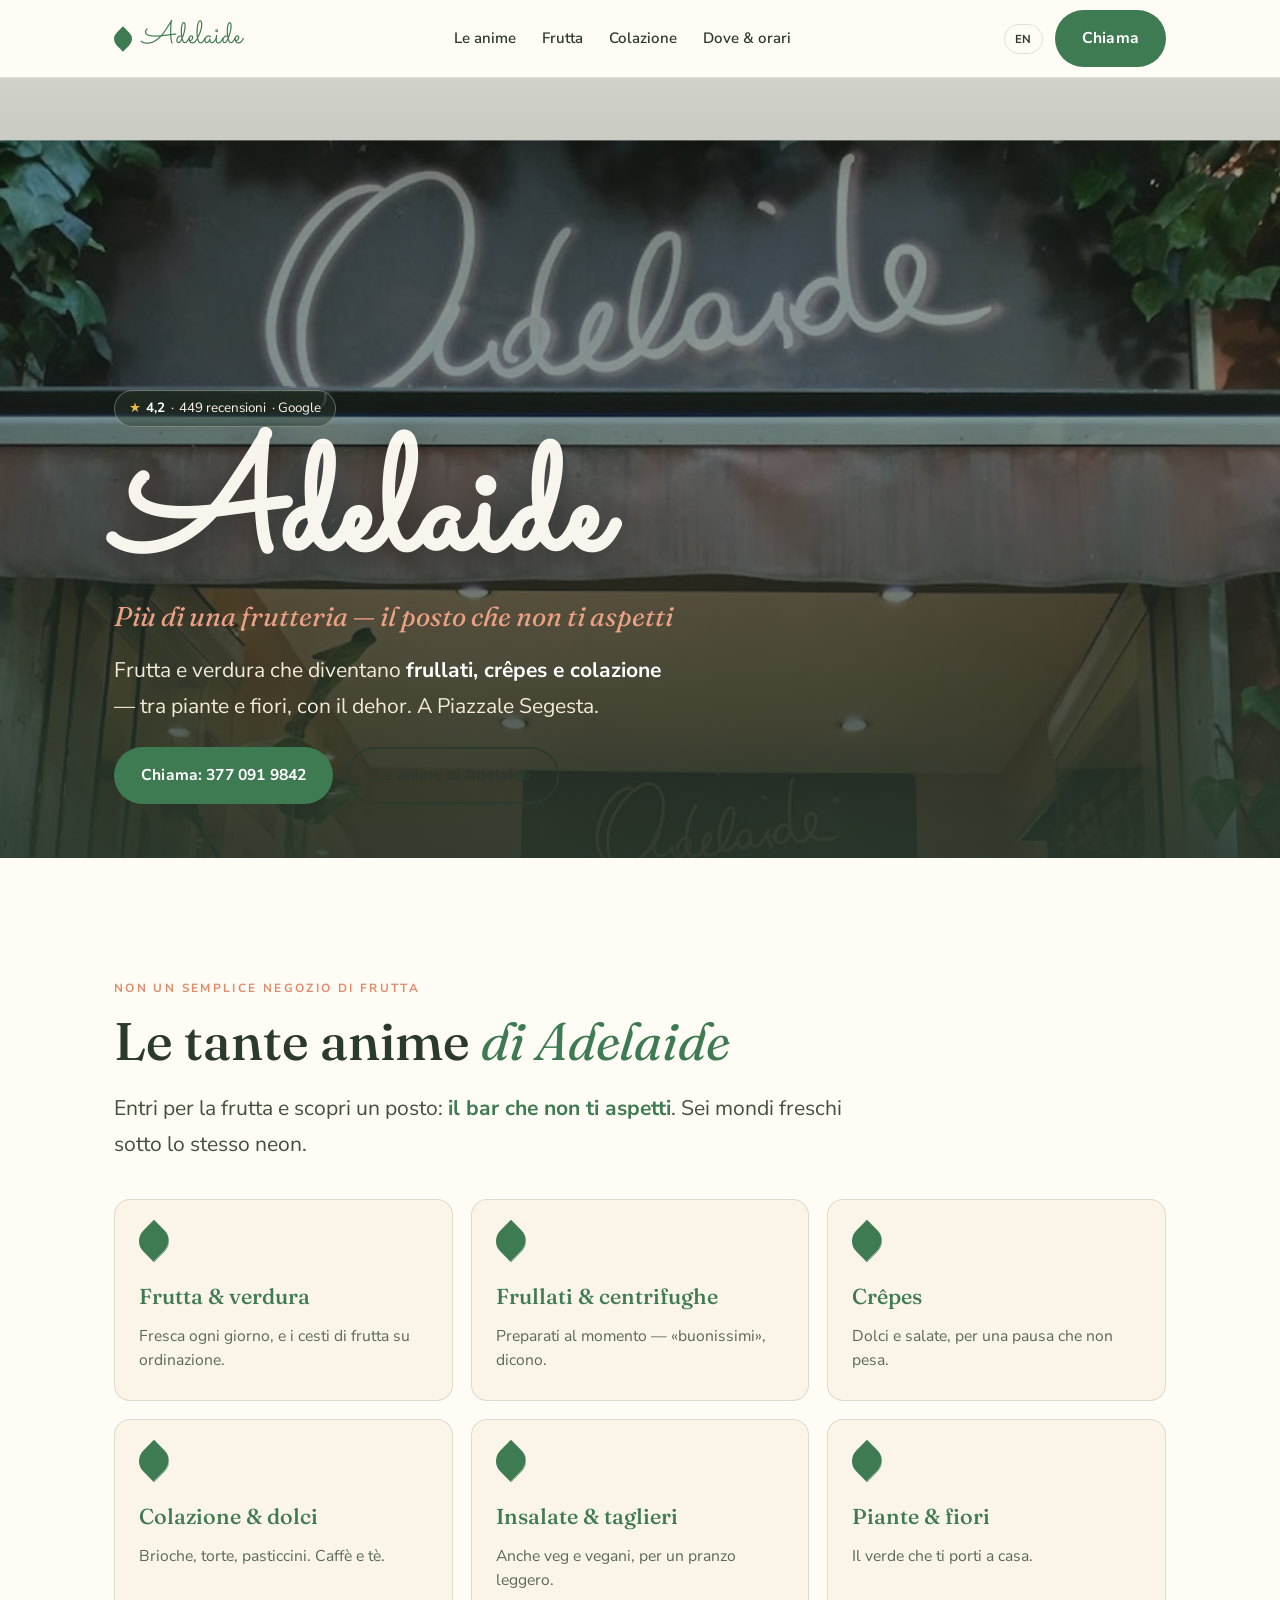
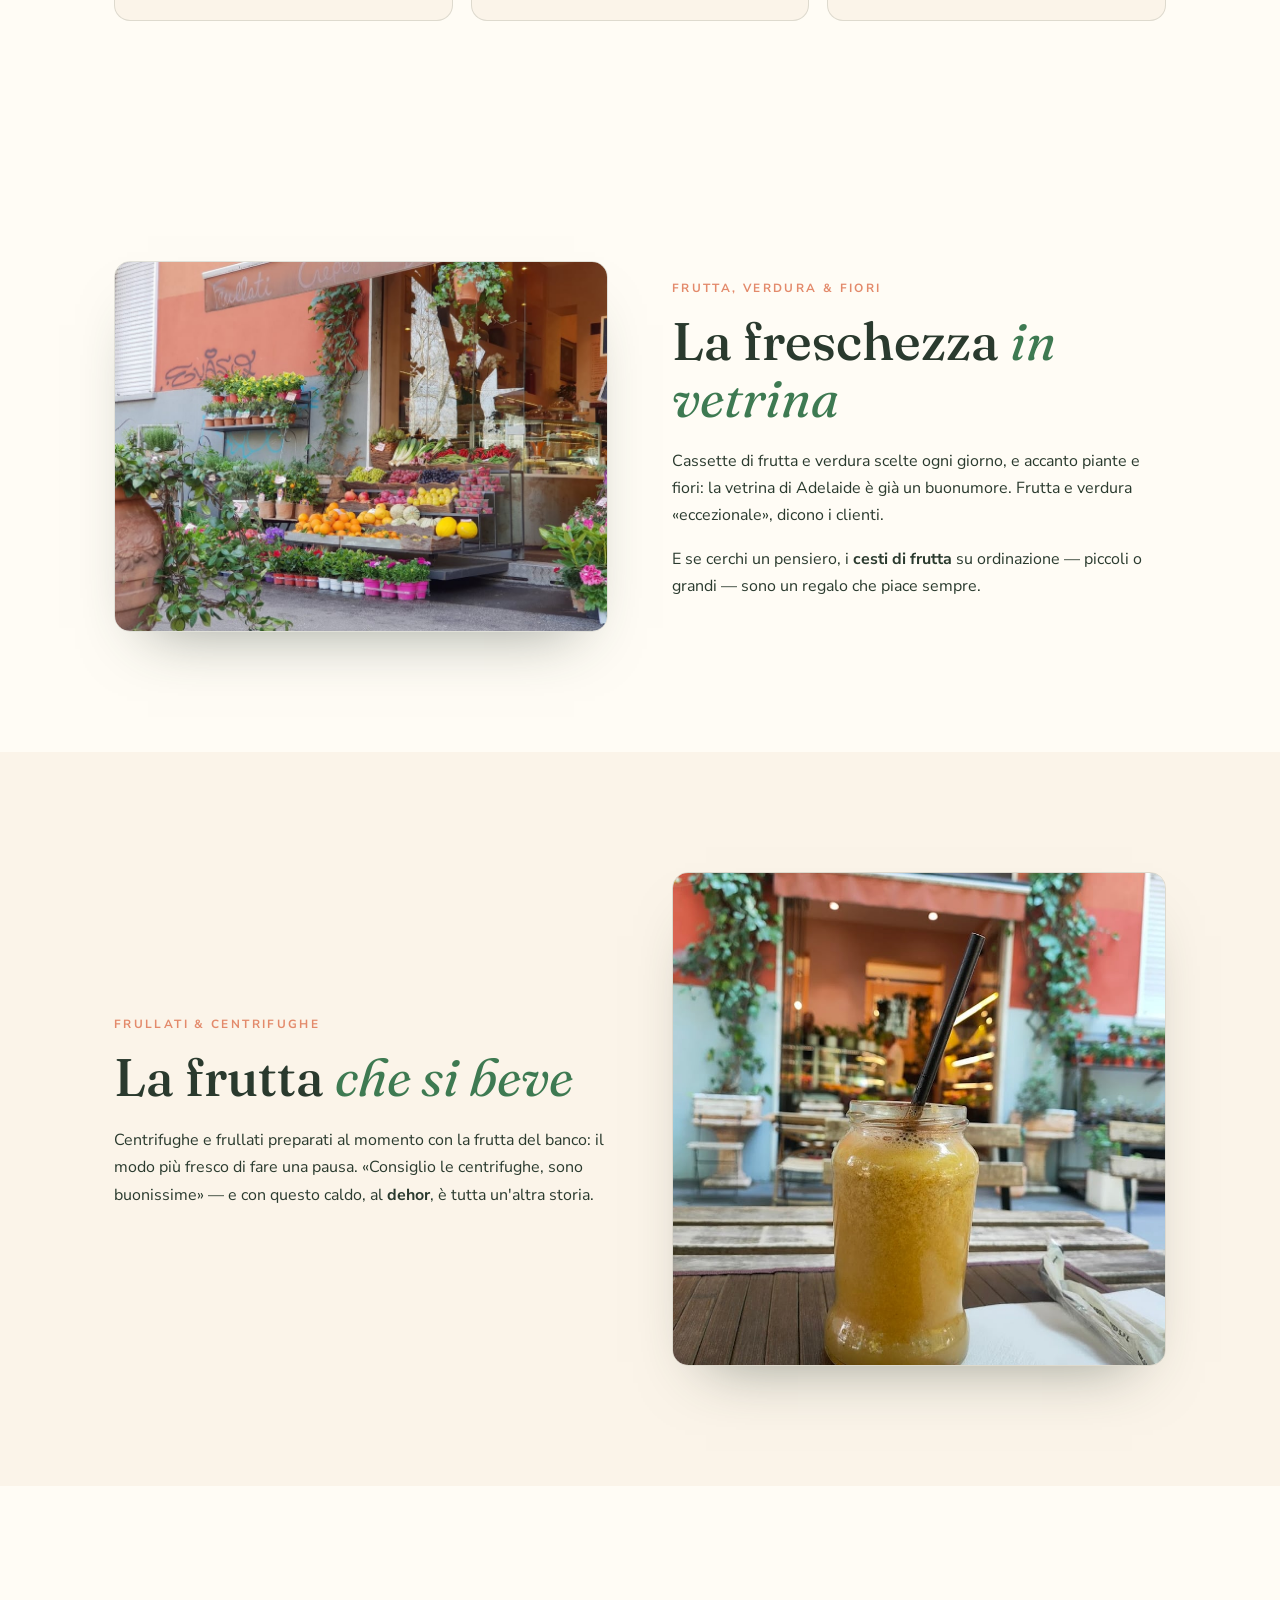
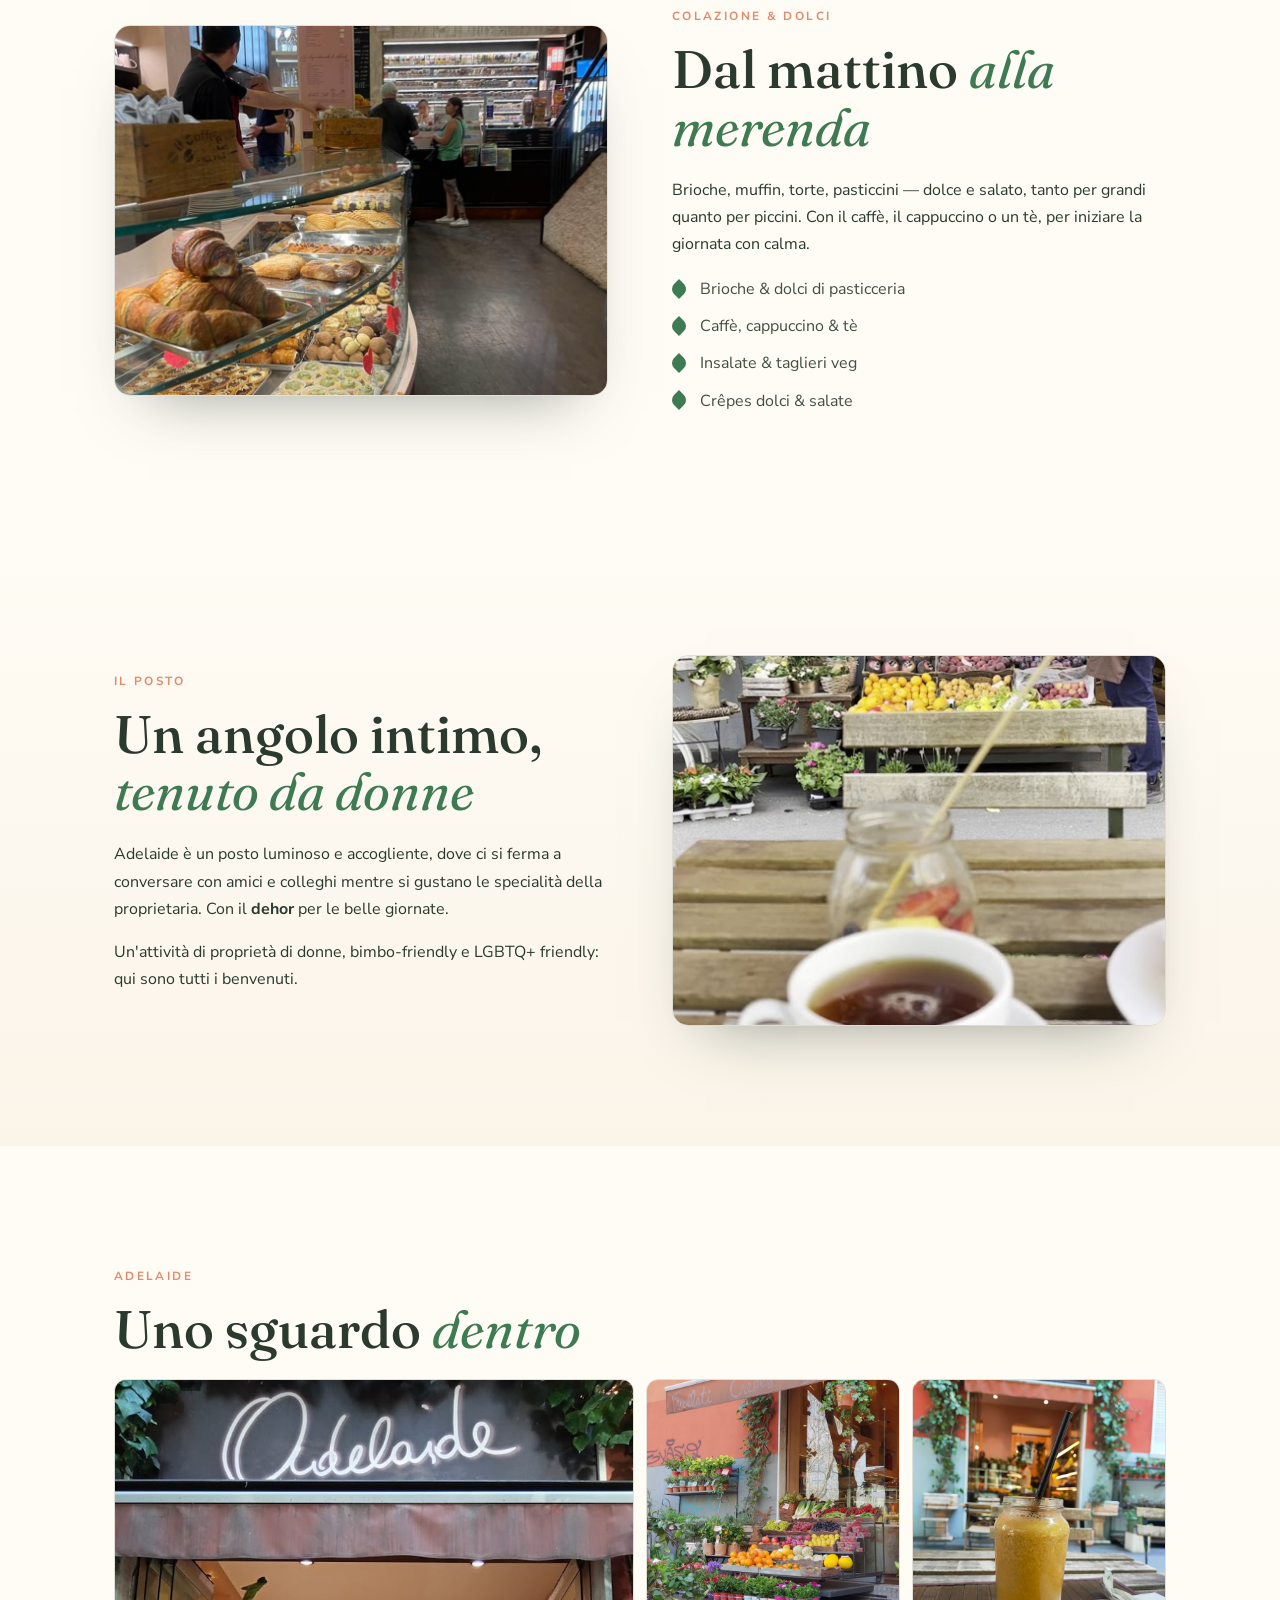
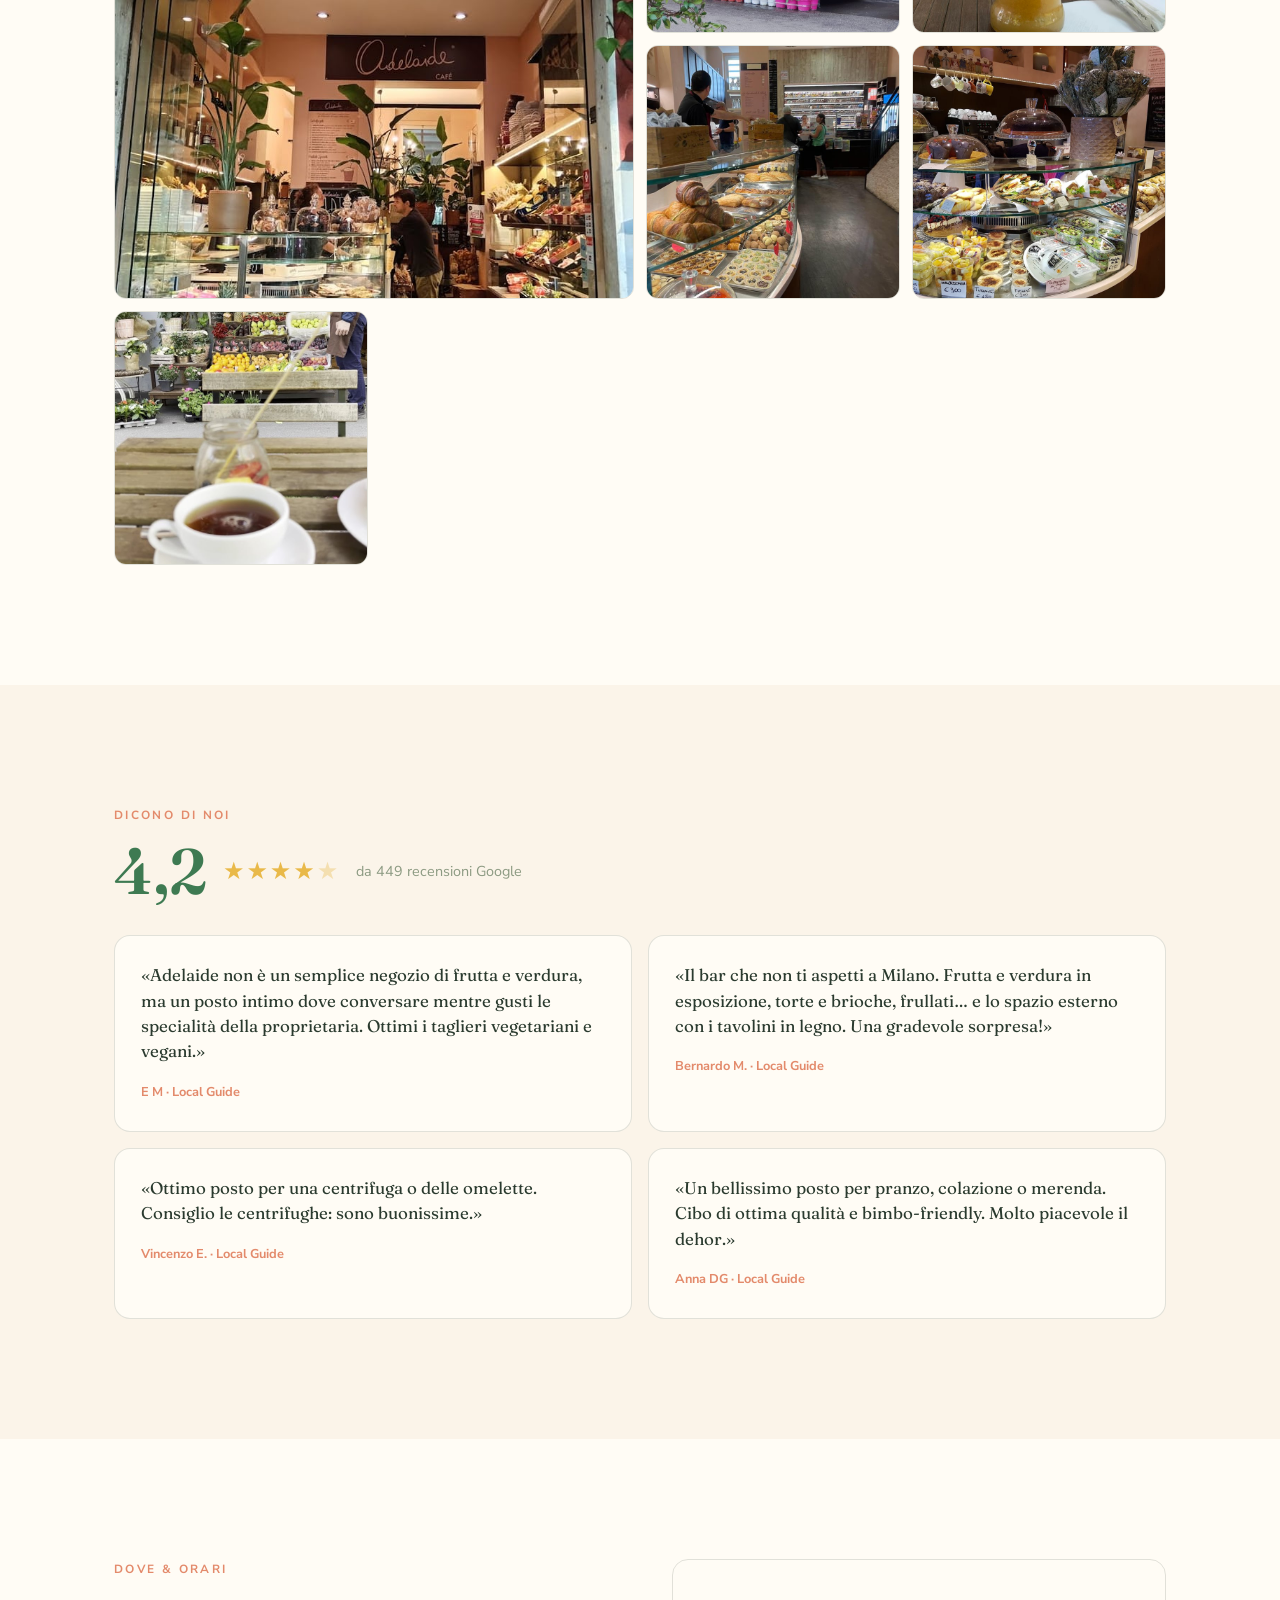
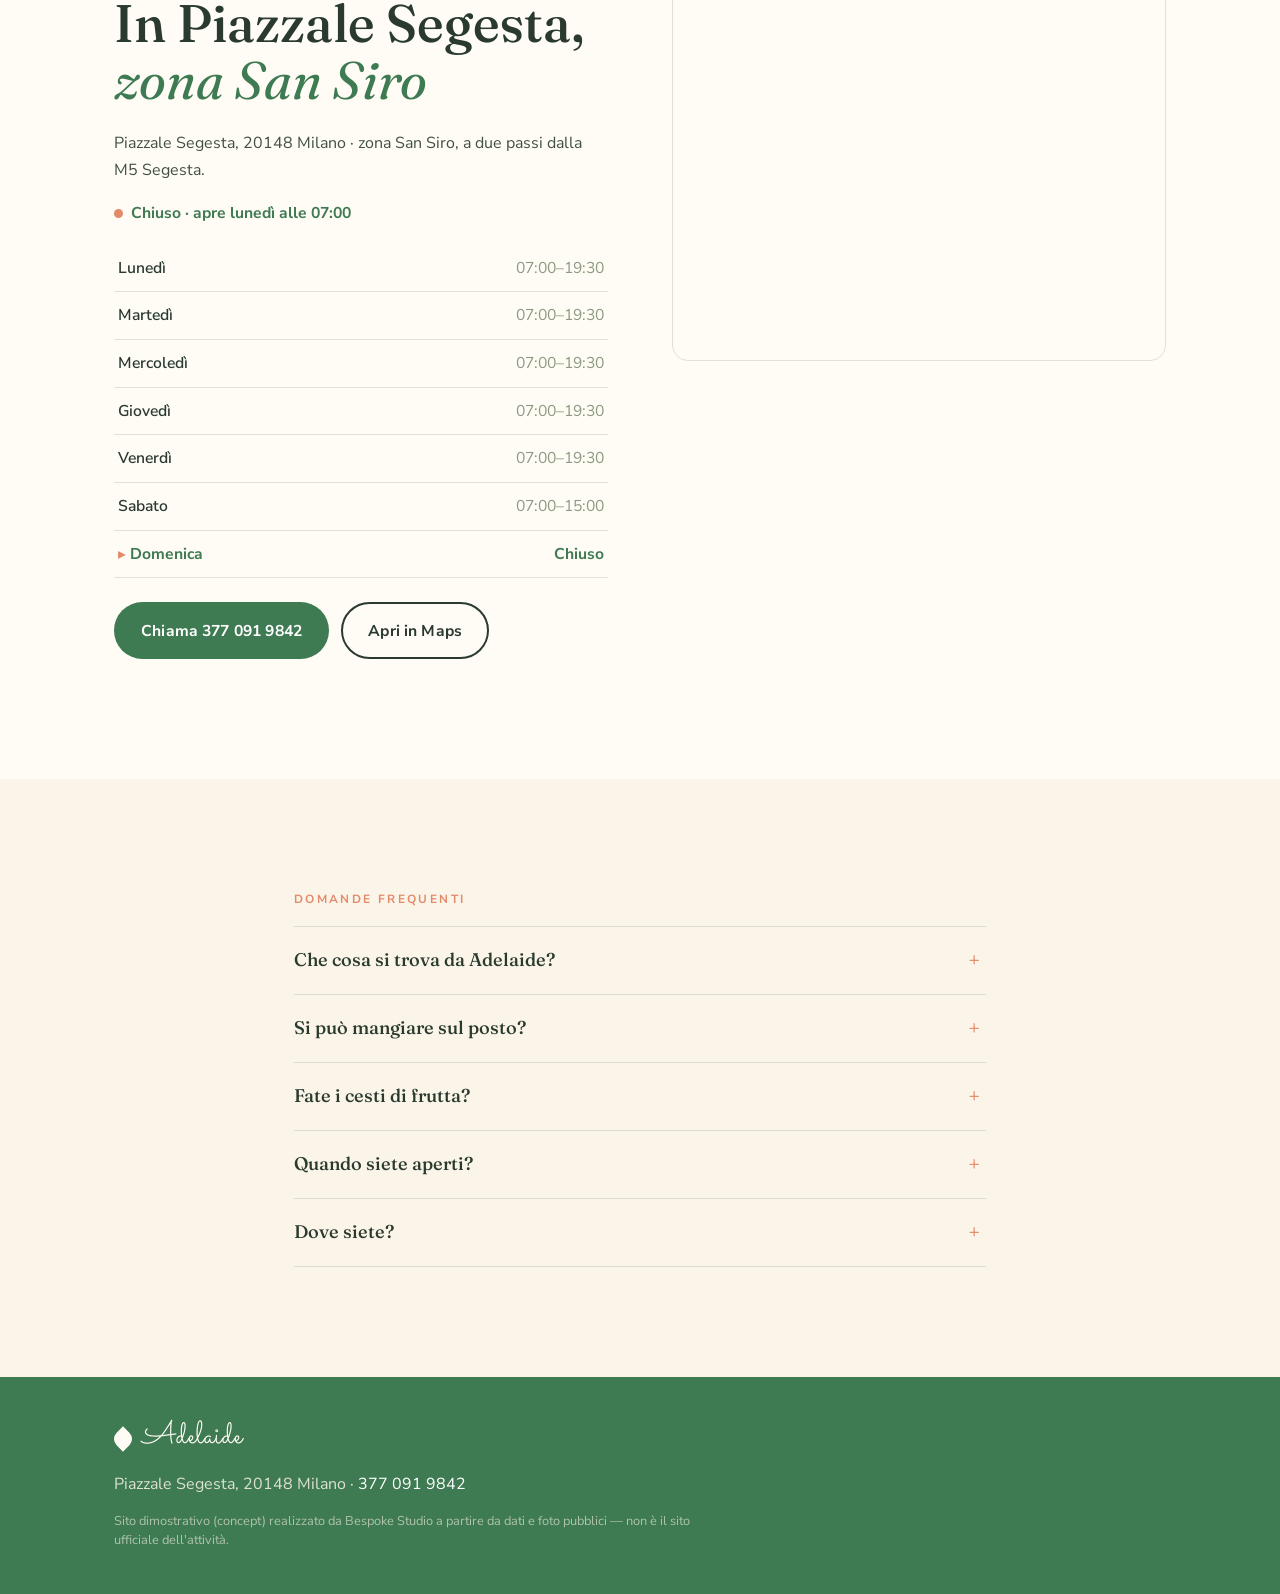
==== index.html @ dd29ba04 "Adelaide Milano — più di una frutteria, a Piazzale Segesta Sito dimostrativo (concept) Bespoke Studi" ====
<!DOCTYPE html>
<html lang="it">
<head>
<meta charset="UTF-8">
<meta name="viewport" content="width=device-width, initial-scale=1.0">
<title>Adelaide — più di una frutteria, a Piazzale Segesta</title>
<meta name="description" content="Adelaide, a Piazzale Segesta: frutta e verdura fresca, frullati e centrifughe, crêpes, colazione e dolci, insalate e taglieri veg — tra piante e fiori, con il dehor. Il bar che non ti aspetti a Milano.">
<link rel="canonical" href="https://rotenzark.github.io/adelaide-milano/">
<meta property="og:type" content="website">
<meta property="og:title" content="Adelaide — più di una frutteria, a Piazzale Segesta">
<meta property="og:description" content="Frutta e verdura, frullati e centrifughe, crêpes, colazione: il posto fresco che non ti aspetti, tra piante e fiori. Piazzale Segesta, Milano.">
<meta property="og:image" content="https://rotenzark.github.io/adelaide-milano/img/og-image.jpg">
<meta property="og:url" content="https://rotenzark.github.io/adelaide-milano/">
<meta name="theme-color" content="#E38A6B">
<link rel="icon" type="image/svg+xml" href="img/favicon.svg">
<link rel="icon" type="image/png" sizes="32x32" href="img/favicon-32.png">
<link rel="apple-touch-icon" href="img/apple-touch-icon.png">
<link rel="preconnect" href="https://fonts.googleapis.com">
<link rel="preconnect" href="https://fonts.gstatic.com" crossorigin>
<link href="https://fonts.googleapis.com/css2?family=Sacramento&family=Fraunces:ital,opsz,wght@0,9..144,400;0,9..144,500;0,9..144,600;1,9..144,400&family=Nunito+Sans:wght@400;600;700&display=swap" rel="stylesheet">
<link rel="stylesheet" href="css/styles.css?v=1">
<script type="application/ld+json">
{
  "@context": "https://schema.org",
  "@type": "CafeOrCoffeeShop",
  "name": "Adelaide Milano",
  "description": "Frutteria e caffetteria a Piazzale Segesta a Milano: frutta e verdura fresca, frullati e centrifughe, crêpes, colazione e dolci, insalate e taglieri veg, piante e fiori.",
  "image": "https://rotenzark.github.io/adelaide-milano/img/og-image.jpg",
  "url": "https://rotenzark.github.io/adelaide-milano/",
  "telephone": "+393770919842",
  "servesCuisine": ["Frutta", "Colazione", "Centrifughe", "Crêpes"],
  "priceRange": "€€",
  "address": {
    "@type": "PostalAddress",
    "streetAddress": "Piazzale Segesta",
    "addressLocality": "Milano",
    "postalCode": "20148",
    "addressCountry": "IT"
  },
  "geo": { "@type": "GeoCoordinates", "latitude": 45.4753823, "longitude": 9.1384075 },
  "aggregateRating": { "@type": "AggregateRating", "ratingValue": "4.2", "reviewCount": "449" },
  "openingHoursSpecification": [
    { "@type": "OpeningHoursSpecification", "dayOfWeek": ["Monday","Tuesday","Wednesday","Thursday","Friday"], "opens": "07:00", "closes": "19:30" },
    { "@type": "OpeningHoursSpecification", "dayOfWeek": "Saturday", "opens": "07:00", "closes": "15:00" }
  ]
}
</script>
<script type="application/ld+json">
{
  "@context": "https://schema.org",
  "@type": "FAQPage",
  "mainEntity": [
    { "@type": "Question", "name": "Che cosa si trova da Adelaide?", "acceptedAnswer": { "@type": "Answer", "text": "Frutta e verdura fresca, frullati e centrifughe, crêpes dolci e salate, colazione, brioche e dolci, insalate e taglieri veg e vegani. E poi piante e fiori. Più di una frutteria." } },
    { "@type": "Question", "name": "Si può mangiare sul posto?", "acceptedAnswer": { "@type": "Answer", "text": "Sì: un posto intimo con il dehor, dove fermarsi per colazione, pranzo o merenda. Bimbo-friendly e LGBTQ+ friendly." } },
    { "@type": "Question", "name": "Fate i cesti di frutta?", "acceptedAnswer": { "@type": "Answer", "text": "Sì, su ordinazione, piccoli e grandi — un pensiero fresco perfetto da regalare." } },
    { "@type": "Question", "name": "Quando siete aperti?", "acceptedAnswer": { "@type": "Answer", "text": "Da lunedì a venerdì 7:00–19:30; sabato 7:00–15:00. Domenica chiuso." } },
    { "@type": "Question", "name": "Dove siete?", "acceptedAnswer": { "@type": "Answer", "text": "In Piazzale Segesta a Milano, zona San Siro. Telefono 377 091 9842." } }
  ]
}
</script>
</head>
<body>

<div class="intro" id="intro" aria-hidden="true">
  <div class="intro__inner">
    <span class="intro__leaf" aria-hidden="true"></span>
    <span class="intro__name">Adelaide</span>
    <span class="intro__sub">Piazzale Segesta · Milano</span>
  </div>
</div>

<a class="skip" href="#anime">Salta al contenuto</a>

<header class="site-head" id="top">
  <div class="wrap head-inner">
    <a class="brand" href="#top" aria-label="Adelaide, torna su">
      <span class="brand__leaf" aria-hidden="true"></span>
      <span class="brand__name">Adelaide</span>
    </a>
    <nav class="nav" id="mainNav" aria-label="Principale">
      <a href="#anime" data-i18n="nav.anime">Le anime</a>
      <a href="#frutta" data-i18n="nav.frutta">Frutta</a>
      <a href="#colazione" data-i18n="nav.colazione">Colazione</a>
      <a href="#dove" data-i18n="nav.dove">Dove &amp; orari</a>
    </nav>
    <div class="head-cta">
      <button class="lang" id="langToggle" type="button" aria-label="Switch language to English">EN</button>
      <a class="btn btn--green" href="tel:+393770919842" data-i18n="nav.chiama">Chiama</a>
      <button class="burger" id="burger" type="button" aria-label="Menu" aria-expanded="false" aria-controls="mainNav"><span></span><span></span><span></span></button>
    </div>
  </div>
</header>

<!-- HERO -->
<section class="hero" aria-label="Adelaide">
  <div class="hero__photo" id="heroPhoto"><img src="img/hero.jpg" alt="L'ingresso di Adelaide con l'insegna al neon e le cassette di frutta" width="1600" height="1000"></div>
  <div class="hero__scrim"></div>
  <div class="wrap hero__inner">
    <p class="hero__badge reveal-hero"><span class="stars" aria-hidden="true">★</span> <strong>4,2</strong> · <span data-i18n="hero.rec">449 recensioni</span> · Google</p>
    <h1 class="hero__title reveal-hero">Adelaide</h1>
    <p class="hero__kicker reveal-hero" data-i18n="hero.kicker">Più di una frutteria — il posto che non ti aspetti</p>
    <p class="hero__sub reveal-hero" data-i18n="hero.sub">Frutta e verdura che diventano <strong>frullati, crêpes e colazione</strong> — tra piante e fiori, con il dehor. A Piazzale Segesta.</p>
    <div class="hero__cta reveal-hero">
      <a class="btn btn--green" href="tel:+393770919842" data-i18n="hero.cta1">Chiama: 377 091 9842</a>
      <a class="btn btn--ghost" href="#anime" data-i18n="hero.cta2">Le anime di Adelaide</a>
    </div>
  </div>
</section>

<!-- LE ANIME (gesto-firma) -->
<section class="anime" id="anime">
  <div class="wrap">
    <p class="kicker reveal" data-i18n="anime.kicker">Non un semplice negozio di frutta</p>
    <h2 class="h2 reveal"><span data-i18n="anime.t1">Le tante anime</span> <em data-i18n="anime.t2">di Adelaide</em></h2>
    <p class="lead reveal" data-i18n="anime.lead">Entri per la frutta e scopri un posto: <strong>il bar che non ti aspetti</strong>. Sei mondi freschi sotto lo stesso neon.</p>
    <div class="souls">
      <article class="soul reveal"><span class="soul__leaf" aria-hidden="true"></span><h3 data-i18n="an.1t">Frutta &amp; verdura</h3><p data-i18n="an.1d">Fresca ogni giorno, e i cesti di frutta su ordinazione.</p></article>
      <article class="soul reveal"><span class="soul__leaf" aria-hidden="true"></span><h3 data-i18n="an.2t">Frullati &amp; centrifughe</h3><p data-i18n="an.2d">Preparati al momento — «buonissimi», dicono.</p></article>
      <article class="soul reveal"><span class="soul__leaf" aria-hidden="true"></span><h3 data-i18n="an.3t">Crêpes</h3><p data-i18n="an.3d">Dolci e salate, per una pausa che non pesa.</p></article>
      <article class="soul reveal"><span class="soul__leaf" aria-hidden="true"></span><h3 data-i18n="an.4t">Colazione &amp; dolci</h3><p data-i18n="an.4d">Brioche, torte, pasticcini. Caffè e tè.</p></article>
      <article class="soul reveal"><span class="soul__leaf" aria-hidden="true"></span><h3 data-i18n="an.5t">Insalate &amp; taglieri</h3><p data-i18n="an.5d">Anche veg e vegani, per un pranzo leggero.</p></article>
      <article class="soul reveal"><span class="soul__leaf" aria-hidden="true"></span><h3 data-i18n="an.6t">Piante &amp; fiori</h3><p data-i18n="an.6d">Il verde che ti porti a casa.</p></article>
    </div>
  </div>
</section>

<!-- FRUTTA & VERDURA + FIORI -->
<section class="frutta" id="frutta">
  <div class="wrap fru__grid">
    <figure class="fru__foto reveal" data-full="img/frutta.jpg">
      <img src="img/frutta.jpg" alt="L'esposizione di frutta, verdura e fiori davanti ad Adelaide" width="1000" height="750">
    </figure>
    <div class="fru__text">
      <p class="kicker reveal" data-i18n="fru.kicker">Frutta, verdura &amp; fiori</p>
      <h2 class="h2 reveal"><span data-i18n="fru.t1">La freschezza</span> <em data-i18n="fru.t2">in vetrina</em></h2>
      <p class="reveal" data-i18n="fru.p1">Cassette di frutta e verdura scelte ogni giorno, e accanto piante e fiori: la vetrina di Adelaide è già un buonumore. Frutta e verdura «eccezionale», dicono i clienti.</p>
      <p class="reveal" data-i18n="fru.p2">E se cerchi un pensiero, i <strong>cesti di frutta</strong> su ordinazione — piccoli o grandi — sono un regalo che piace sempre.</p>
    </div>
  </div>
</section>

<!-- FRULLATI & CENTRIFUGHE -->
<section class="centrifughe" id="centrifughe">
  <div class="wrap cen__grid">
    <div class="cen__text">
      <p class="kicker reveal" data-i18n="cen.kicker">Frullati &amp; centrifughe</p>
      <h2 class="h2 reveal"><span data-i18n="cen.t1">La frutta</span> <em data-i18n="cen.t2">che si beve</em></h2>
      <p class="reveal" data-i18n="cen.p1">Centrifughe e frullati preparati al momento con la frutta del banco: il modo più fresco di fare una pausa. «Consiglio le centrifughe, sono buonissime» — e con questo caldo, al <strong>dehor</strong>, è tutta un'altra storia.</p>
    </div>
    <figure class="cen__foto reveal" data-full="img/centrifuga.jpg">
      <img src="img/centrifuga.jpg" alt="Una centrifuga fresca al dehor di Adelaide" width="900" height="900">
    </figure>
  </div>
</section>

<!-- COLAZIONE & DOLCI -->
<section class="colazione" id="colazione">
  <div class="wrap col__grid">
    <figure class="col__foto reveal" data-full="img/colazione.jpg">
      <img src="img/colazione.jpg" alt="Il banco della colazione con brioche e pasticcini" width="1000" height="750">
    </figure>
    <div class="col__text">
      <p class="kicker reveal" data-i18n="col.kicker">Colazione &amp; dolci</p>
      <h2 class="h2 reveal"><span data-i18n="col.t1">Dal mattino</span> <em data-i18n="col.t2">alla merenda</em></h2>
      <p class="reveal" data-i18n="col.p1">Brioche, muffin, torte, pasticcini — dolce e salato, tanto per grandi quanto per piccini. Con il caffè, il cappuccino o un tè, per iniziare la giornata con calma.</p>
      <ul class="col__list reveal">
        <li data-i18n="col.l1">Brioche &amp; dolci di pasticceria</li>
        <li data-i18n="col.l2">Caffè, cappuccino &amp; tè</li>
        <li data-i18n="col.l3">Insalate &amp; taglieri veg</li>
        <li data-i18n="col.l4">Crêpes dolci &amp; salate</li>
      </ul>
    </div>
  </div>
</section>

<!-- IL POSTO -->
<section class="posto" id="posto">
  <div class="wrap posto__grid">
    <div class="posto__text">
      <p class="kicker reveal" data-i18n="posto.kicker">Il posto</p>
      <h2 class="h2 reveal"><span data-i18n="posto.t1">Un angolo intimo,</span> <em data-i18n="posto.t2">tenuto da donne</em></h2>
      <p class="reveal" data-i18n="posto.p1">Adelaide è un posto luminoso e accogliente, dove ci si ferma a conversare con amici e colleghi mentre si gustano le specialità della proprietaria. Con il <strong>dehor</strong> per le belle giornate.</p>
      <p class="reveal" data-i18n="posto.p2">Un'attività di proprietà di donne, bimbo-friendly e LGBTQ+ friendly: qui sono tutti i benvenuti.</p>
    </div>
    <figure class="posto__foto reveal" data-full="img/posto.jpg">
      <img src="img/posto.jpg" alt="Un tè fresco sul tavolo di Adelaide, tra la frutta" width="1000" height="750">
    </figure>
  </div>
</section>

<!-- GALLERY -->
<section class="gallery" id="gallery">
  <div class="wrap">
    <p class="kicker reveal" data-i18n="gal.kicker">Adelaide</p>
    <h2 class="h2 reveal"><span data-i18n="gal.t1">Uno sguardo</span> <em data-i18n="gal.t2">dentro</em></h2>
    <div class="shots">
      <figure class="shot reveal" data-full="img/gal1.jpg"><img src="img/gal1.jpg" alt="L'ingresso di Adelaide col neon" width="720" height="720"></figure>
      <figure class="shot reveal" data-full="img/gal2.jpg"><img src="img/gal2.jpg" alt="La frutta, la verdura e i fiori" width="720" height="720"></figure>
      <figure class="shot reveal" data-full="img/gal3.jpg"><img src="img/gal3.jpg" alt="Una centrifuga al dehor" width="720" height="720"></figure>
      <figure class="shot reveal" data-full="img/gal4.jpg"><img src="img/gal4.jpg" alt="Il banco della colazione" width="720" height="720"></figure>
      <figure class="shot reveal" data-full="img/gal5.jpg"><img src="img/gal5.jpg" alt="La vetrina dei dolci" width="720" height="720"></figure>
      <figure class="shot reveal" data-full="img/gal6.jpg"><img src="img/gal6.jpg" alt="Un tè fresco" width="720" height="720"></figure>
    </div>
  </div>
</section>

<!-- RECENSIONI -->
<section class="recensioni" id="recensioni">
  <div class="wrap">
    <p class="kicker reveal" data-i18n="rec.kicker">Dicono di noi</p>
    <div class="rec__head reveal">
      <span class="rec__score">4,2</span>
      <span class="rec__stars" aria-hidden="true">★★★★<span class="empty">★</span></span>
      <span class="rec__from" data-i18n="rec.t2">da 449 recensioni Google</span>
    </div>
    <div class="rec__grid">
      <blockquote class="rec reveal"><p data-i18n="rec.r1">«Adelaide non è un semplice negozio di frutta e verdura, ma un posto intimo dove conversare mentre gusti le specialità della proprietaria. Ottimi i taglieri vegetariani e vegani.»</p><cite>E M · Local Guide</cite></blockquote>
      <blockquote class="rec reveal"><p data-i18n="rec.r2">«Il bar che non ti aspetti a Milano. Frutta e verdura in esposizione, torte e brioche, frullati… e lo spazio esterno con i tavolini in legno. Una gradevole sorpresa!»</p><cite>Bernardo M. · Local Guide</cite></blockquote>
      <blockquote class="rec reveal"><p data-i18n="rec.r3">«Ottimo posto per una centrifuga o delle omelette. Consiglio le centrifughe: sono buonissime.»</p><cite>Vincenzo E. · Local Guide</cite></blockquote>
      <blockquote class="rec reveal"><p data-i18n="rec.r4">«Un bellissimo posto per pranzo, colazione o merenda. Cibo di ottima qualità e bimbo-friendly. Molto piacevole il dehor.»</p><cite>Anna DG · Local Guide</cite></blockquote>
    </div>
  </div>
</section>

<!-- DOVE & ORARI -->
<section class="dove" id="dove">
  <div class="wrap dove__grid">
    <div class="dove__text">
      <p class="kicker reveal" data-i18n="dove.kicker">Dove &amp; orari</p>
      <h2 class="h2 reveal"><span data-i18n="dove.t1">In Piazzale Segesta,</span> <em data-i18n="dove.t2">zona San Siro</em></h2>
      <p class="dove__addr reveal" data-i18n="dove.metro">Piazzale Segesta, 20148 Milano · zona San Siro, a due passi dalla M5 Segesta.</p>
      <p class="dove__stato reveal"><span class="dot" aria-hidden="true"></span> <span id="orarioStato">—</span></p>
      <table class="orari reveal" id="orariTable">
        <tbody>
          <tr data-day="1"><th data-i18n="giorni.lun">Lunedì</th><td>07:00–19:30</td></tr>
          <tr data-day="2"><th data-i18n="giorni.mar">Martedì</th><td>07:00–19:30</td></tr>
          <tr data-day="3"><th data-i18n="giorni.mer">Mercoledì</th><td>07:00–19:30</td></tr>
          <tr data-day="4"><th data-i18n="giorni.gio">Giovedì</th><td>07:00–19:30</td></tr>
          <tr data-day="5"><th data-i18n="giorni.ven">Venerdì</th><td>07:00–19:30</td></tr>
          <tr data-day="6"><th data-i18n="giorni.sab">Sabato</th><td>07:00–15:00</td></tr>
          <tr data-day="0"><th data-i18n="giorni.dom">Domenica</th><td data-i18n="giorni.chiuso">Chiuso</td></tr>
        </tbody>
      </table>
      <div class="dove__cta reveal">
        <a class="btn btn--green" href="tel:+393770919842" data-i18n="dove.chiama">Chiama 377 091 9842</a>
        <a class="btn btn--ghost" href="https://www.google.com/maps/place/Adelaide+Milano/@45.4753823,9.1384075,17z" target="_blank" rel="noopener" data-i18n="dove.apri">Apri in Maps</a>
      </div>
    </div>
    <div class="dove__map reveal">
      <iframe title="Mappa di Adelaide, Piazzale Segesta Milano" src="https://www.google.com/maps?q=Adelaide+Milano+Piazzale+Segesta&output=embed" width="600" height="450" style="border:0;" allowfullscreen="" loading="lazy" referrerpolicy="no-referrer-when-downgrade"></iframe>
    </div>
  </div>
</section>

<!-- FAQ -->
<section class="faq" id="faq">
  <div class="wrap wrap--narrow">
    <p class="kicker reveal" data-i18n="faq.kicker">Domande frequenti</p>
    <div class="faq__list">
      <details class="faq__item reveal"><summary data-i18n="faq.q1">Che cosa si trova da Adelaide?</summary><p data-i18n="faq.a1">Frutta e verdura fresca, frullati e centrifughe, crêpes dolci e salate, colazione, brioche e dolci, insalate e taglieri veg e vegani. E poi piante e fiori. Più di una frutteria.</p></details>
      <details class="faq__item reveal"><summary data-i18n="faq.q2">Si può mangiare sul posto?</summary><p data-i18n="faq.a2">Sì: un posto intimo con il dehor, dove fermarsi per colazione, pranzo o merenda. Bimbo-friendly e LGBTQ+ friendly.</p></details>
      <details class="faq__item reveal"><summary data-i18n="faq.q3">Fate i cesti di frutta?</summary><p data-i18n="faq.a3">Sì, su ordinazione, piccoli e grandi — un pensiero fresco perfetto da regalare.</p></details>
      <details class="faq__item reveal"><summary data-i18n="faq.q4">Quando siete aperti?</summary><p data-i18n="faq.a4">Da lunedì a venerdì 7:00–19:30; sabato 7:00–15:00. Domenica chiuso.</p></details>
      <details class="faq__item reveal"><summary data-i18n="faq.q5">Dove siete?</summary><p data-i18n="faq.a5">In Piazzale Segesta a Milano, zona San Siro. Telefono 377 091 9842.</p></details>
    </div>
  </div>
</section>

<footer class="site-foot">
  <div class="wrap foot-inner">
    <div class="foot__brand">
      <span class="brand__leaf" aria-hidden="true"></span>
      <span class="brand__name">Adelaide</span>
    </div>
    <p class="foot__dove" data-i18n="foot.dove">Piazzale Segesta, 20148 Milano · <a href="tel:+393770919842">377 091 9842</a></p>
    <p class="foot__demo" data-i18n="foot.demo">Sito dimostrativo (concept) realizzato da Bespoke Studio a partire da dati e foto pubblici — non è il sito ufficiale dell'attività.</p>
  </div>
</footer>

<!-- action-bar mobile -->
<div class="actionbar" id="actionBar" aria-hidden="true">
  <a href="tel:+393770919842" data-i18n="bar.chiama">Chiama</a>
  <a href="#dove" data-i18n="bar.orari">Orari</a>
  <a href="#dove" data-i18n="bar.mappa">Mappa</a>
</div>

<!-- lightbox -->
<div class="lightbox" id="lightbox" hidden>
  <button class="lightbox__close" id="lightboxClose" type="button" aria-label="Chiudi">&times;</button>
  <img id="lightboxImg" src="" alt="">
</div>

<script src="https://cdnjs.cloudflare.com/ajax/libs/gsap/3.12.5/gsap.min.js"></script>
<script src="https://cdnjs.cloudflare.com/ajax/libs/gsap/3.12.5/ScrollTrigger.min.js"></script>
<script src="js/main.js?v=1"></script>
</body>
</html>
---- css/styles.css ----
/* ========================================================================
   Adelaide Milano — più di una frutteria, a Piazzale Segesta
   Café botanico-fresco. Sacramento (Adelaide) + Fraunces + Nunito Sans.
   Gesto-firma: «più di una frutteria» (le anime) + motivo-foglia.
   ===================================================================== */

:root{
  --crema:#FBF4E9;
  --panna:#FFFCF5;
  --verde:#3E7A52;        /* botanico */
  --verde-2:#4E8F62;
  --pesca:#E38A6B;        /* le pareti */
  --pesca-hi:#EDA184;
  --agrume:#E9B949;
  --berry:#C0455E;
  --ink:#2A3A2E;
  --muted:#8C9A82;
  --line:rgba(42,58,46,.14);
  --maxw:1180px;
  --pad:clamp(20px,5vw,64px);
  --fscript:'Sacramento',cursive;
  --fdisplay:'Fraunces',Georgia,serif;
  --fbody:'Nunito Sans',system-ui,sans-serif;
}

*{box-sizing:border-box}
html{scroll-behavior:smooth}
@media (prefers-reduced-motion:reduce){html{scroll-behavior:auto}}
body{
  margin:0;background:var(--panna);color:var(--ink);
  font-family:var(--fbody);font-size:clamp(16px,1.05vw,18px);line-height:1.7;
  -webkit-font-smoothing:antialiased;overflow-x:hidden;
}
img{max-width:100%;display:block}
a{color:inherit}

.wrap{max-width:var(--maxw);margin:0 auto;padding-inline:var(--pad)}
.wrap--narrow{max-width:820px}

.skip{position:absolute;left:-999px;top:0;background:var(--verde);color:#fff;padding:10px 16px;z-index:200}
.skip:focus{left:8px;top:8px}

/* ---------- motivo foglia ---------- */
.brand__leaf,.soul__leaf,.intro__leaf{display:inline-block;flex:none;background:var(--verde);
  border-radius:0 50% 0 50%;transform:rotate(45deg);position:relative}
.brand__leaf{width:18px;height:18px}
.soul__leaf{width:30px;height:30px;margin-bottom:14px}
.intro__leaf{width:40px;height:40px}
.soul__leaf::after,.intro__leaf::after{content:"";position:absolute;inset:0;border-radius:0 50% 0 50%;
  border-right:1.5px solid rgba(251,244,233,.6);border-bottom:0}

/* ---------- tipografia condivisa ---------- */
.kicker{font-family:var(--fbody);font-size:.74rem;letter-spacing:.2em;text-transform:uppercase;color:var(--pesca);font-weight:700;margin:0 0 14px}
.h2{font-family:var(--fdisplay);font-weight:500;font-size:clamp(2rem,4.6vw,3.3rem);line-height:1.08;margin:0 0 22px;color:var(--ink)}
.h2 em{font-style:italic;font-weight:400;color:var(--verde)}
.lead{font-size:clamp(1.05rem,1.7vw,1.32rem);color:#41503f;max-width:60ch;margin:0 0 22px}
.lead strong{color:var(--verde);font-weight:700}
section{position:relative}

/* ---------- bottoni ---------- */
.btn{display:inline-flex;align-items:center;gap:.5em;justify-content:center;font-family:var(--fbody);font-weight:700;
  letter-spacing:.01em;font-size:.98rem;padding:.85em 1.6em;border-radius:40px;text-decoration:none;cursor:pointer;
  border:2px solid transparent;transition:transform .2s ease,background .2s ease,color .2s ease}
.btn--green{background:var(--verde);color:#fff}
.btn--green:hover{background:var(--verde-2);transform:translateY(-2px)}
.btn--ghost{border-color:var(--ink);color:var(--ink)}
.btn--ghost:hover{background:var(--ink);color:var(--panna)}

/* ---------- intro ---------- */
.intro{position:fixed;inset:0;z-index:300;background:var(--pesca);display:grid;place-items:center;
  transition:opacity .6s ease,visibility .6s ease}
.intro.hide{opacity:0;visibility:hidden}
.intro__inner{text-align:center;display:grid;justify-items:center;gap:6px;color:var(--panna)}
.intro__leaf{background:var(--panna);margin-bottom:8px}
.intro__leaf::after{border-right-color:rgba(62,122,82,.6)}
.intro__name{font-family:var(--fscript);font-size:clamp(3rem,10vw,5rem);color:var(--panna);line-height:1}
.intro__sub{font-size:.8rem;letter-spacing:.18em;text-transform:uppercase;color:rgba(255,252,245,.85)}

/* ---------- header ---------- */
.site-head{position:sticky;top:0;z-index:120;background:rgba(255,252,245,.96);border-bottom:1px solid var(--line)}
.head-inner{display:flex;align-items:center;justify-content:space-between;gap:16px;padding-block:10px}
.brand{display:flex;align-items:center;gap:10px;text-decoration:none}
.brand__name{font-family:var(--fscript);font-size:2rem;color:var(--verde);line-height:1;padding-bottom:4px}
.nav{display:flex;gap:26px}
.nav a{font-size:.94rem;color:var(--ink);text-decoration:none;transition:color .2s;font-weight:600}
.nav a:hover{color:var(--pesca)}
.head-cta{display:flex;align-items:center;gap:12px}
.lang{background:none;border:1px solid var(--line);color:var(--ink);font-family:var(--fbody);font-size:.72rem;font-weight:700;
  padding:6px 10px;border-radius:20px;cursor:pointer;letter-spacing:.06em;transition:border-color .2s,color .2s,background .2s}
.lang:hover{border-color:var(--verde);background:var(--verde);color:#fff}
.burger{display:none;flex-direction:column;gap:5px;background:none;border:0;cursor:pointer;padding:6px}
.burger span{width:24px;height:2px;background:var(--ink);transition:.25s}

/* ---------- hero ---------- */
.hero{position:relative;min-height:clamp(560px,88vh,780px);display:flex;align-items:flex-end;overflow:hidden}
.hero__photo{position:absolute;inset:0;z-index:0}
.hero__photo img{width:100%;height:100%;object-fit:cover;object-position:top center;filter:saturate(1.02) brightness(.78)}
.hero__scrim{position:absolute;inset:0;z-index:1;
  background:linear-gradient(180deg,rgba(42,58,46,.22) 0%,rgba(42,58,46,.4) 50%,rgba(42,58,46,.88) 100%)}
.hero__inner{position:relative;z-index:2;width:100%;padding-block:min(9vh,90px) clamp(30px,6vh,64px)}
.hero__badge{display:inline-flex;align-items:center;gap:.4em;font-size:.84rem;color:var(--crema);background:rgba(42,58,46,.45);
  border:1px solid rgba(251,244,233,.3);padding:6px 14px;border-radius:30px;margin:0 0 18px}
.hero__badge .stars{color:var(--agrume)}
.hero__badge strong{color:#fff}
.hero__title{font-family:var(--fscript);font-size:clamp(4rem,15vw,10rem);line-height:.9;margin:0 0 4px;color:var(--panna);
  text-shadow:0 6px 40px rgba(0,0,0,.4)}
.hero__kicker{font-family:var(--fdisplay);font-style:italic;font-size:clamp(1.15rem,2.4vw,1.7rem);color:var(--pesca-hi);margin:0 0 14px}
.hero__sub{font-size:clamp(1.05rem,1.8vw,1.32rem);max-width:44ch;color:#f3ead9;margin:0 0 22px}
.hero__sub strong{color:#fff;font-weight:700}
.hero__cta{display:flex;flex-wrap:wrap;gap:14px}

/* ---------- LE ANIME (gesto-firma) ---------- */
.anime{padding-block:clamp(64px,10vw,120px)}
.anime .lead{margin-bottom:36px}
.souls{display:grid;grid-template-columns:repeat(3,1fr);gap:18px}
.soul{background:var(--crema);border:1px solid var(--line);border-radius:16px;padding:26px 24px 28px;
  transition:transform .25s ease,box-shadow .25s ease,background .25s ease}
.soul:hover{transform:translateY(-5px);box-shadow:0 24px 44px -28px rgba(62,122,82,.5);background:var(--panna)}
.soul h3{font-family:var(--fdisplay);font-weight:500;font-size:1.35rem;margin:0 0 .35em;color:var(--verde)}
.soul p{margin:0;color:#5a6a58;font-size:.98rem;line-height:1.55}

/* ---------- FRUTTA / CENTRIFUGHE / COLAZIONE / POSTO ---------- */
.frutta,.colazione{padding-block:clamp(64px,10vw,120px)}
.centrifughe{padding-block:clamp(64px,10vw,120px);background:var(--crema)}
.posto{padding-block:clamp(64px,10vw,120px);background:linear-gradient(180deg,var(--panna),var(--crema))}
.fru__grid,.cen__grid,.col__grid,.posto__grid,.dove__grid{
  display:grid;grid-template-columns:1fr 1fr;gap:clamp(28px,5vw,64px);align-items:center}
.fru__foto,.cen__foto,.col__foto,.posto__foto{margin:0;border-radius:16px;overflow:hidden;border:1px solid var(--line);cursor:zoom-in;
  box-shadow:0 30px 60px -34px rgba(42,58,46,.5)}
.fru__foto{order:-1}
.col__foto{order:-1}
.fru__foto img,.col__foto img,.posto__foto img{width:100%;height:100%;object-fit:cover;aspect-ratio:4/3}
.cen__foto img{width:100%;height:100%;object-fit:cover;aspect-ratio:1}
.col__list{list-style:none;margin:18px 0 0;padding:0;display:grid;gap:10px}
.col__list li{padding-left:28px;position:relative;color:#41503f}
.col__list li::before{content:"";position:absolute;left:0;top:.35em;width:14px;height:14px;background:var(--verde);
  border-radius:0 50% 0 50%;transform:rotate(45deg)}

/* ---------- GALLERY ---------- */
.gallery{padding-block:clamp(64px,10vw,120px)}
.shots{display:grid;grid-template-columns:repeat(4,1fr);gap:12px;margin-top:14px}
.shot{margin:0;border-radius:12px;overflow:hidden;border:1px solid var(--line);cursor:zoom-in;aspect-ratio:1;transition:transform .3s ease}
.shot img{width:100%;height:100%;object-fit:cover;transition:transform .5s ease}
.shot:hover img{transform:scale(1.06)}
.shot:nth-child(1){grid-column:span 2;grid-row:span 2;aspect-ratio:auto}

/* ---------- RECENSIONI ---------- */
.recensioni{padding-block:clamp(64px,10vw,120px);background:var(--crema)}
.rec__head{display:flex;align-items:center;gap:16px;flex-wrap:wrap;margin-bottom:32px}
.rec__score{font-family:var(--fdisplay);font-weight:600;font-size:clamp(2.6rem,6vw,4rem);color:var(--verde);line-height:1}
.rec__stars{color:var(--agrume);font-size:1.5rem;letter-spacing:.08em}
.rec__stars .empty{opacity:.35}
.rec__from{font-size:.9rem;color:var(--muted)}
.rec__grid{display:grid;grid-template-columns:repeat(2,1fr);gap:16px}
.rec{margin:0;padding:26px;border:1px solid var(--line);border-radius:16px;background:var(--panna)}
.rec p{margin:0 0 14px;font-family:var(--fdisplay);font-size:1.06rem;color:var(--ink);line-height:1.5}
.rec cite{font-style:normal;font-size:.8rem;color:var(--pesca);font-weight:700}

/* ---------- DOVE ---------- */
.dove{padding-block:clamp(64px,10vw,120px)}
.dove__grid{align-items:start}
.dove__addr{color:#41503f;margin:0 0 16px}
.dove__stato{display:flex;align-items:center;gap:.5em;font-weight:700;color:var(--verde);margin:0 0 18px;font-size:.98rem}
.dove__stato .dot{width:9px;height:9px;border-radius:50%;background:var(--pesca)}
.orari{width:100%;border-collapse:collapse;margin:0 0 24px;font-size:.98rem}
.orari th,.orari td{text-align:left;padding:10px 4px;border-bottom:1px solid var(--line)}
.orari th{font-weight:600;color:var(--ink)}
.orari td{color:var(--muted);text-align:right}
.orari tr.is-today th,.orari tr.is-today td{color:var(--verde);font-weight:700}
.orari tr.is-today th::before{content:"▸ ";color:var(--pesca)}
.dove__cta{display:flex;flex-wrap:wrap;gap:12px}
.dove__map{border-radius:16px;overflow:hidden;border:1px solid var(--line);min-height:400px}
.dove__map iframe{width:100%;height:100%;min-height:400px;display:block}

/* ---------- FAQ ---------- */
.faq{padding-block:clamp(56px,9vw,110px);background:var(--crema)}
.faq__list{margin-top:16px;border-top:1px solid var(--line)}
.faq__item{border-bottom:1px solid var(--line)}
.faq__item summary{cursor:pointer;list-style:none;padding:18px 40px 18px 0;position:relative;
  font-family:var(--fdisplay);font-weight:500;font-size:1.14rem;color:var(--ink)}
.faq__item summary::-webkit-details-marker{display:none}
.faq__item summary::after{content:"+";position:absolute;right:6px;top:50%;transform:translateY(-50%);color:var(--pesca);font-size:1.4rem}
.faq__item[open] summary::after{content:"–"}
.faq__item p{margin:0 0 18px;color:var(--muted);max-width:70ch}

/* ---------- footer ---------- */
.site-foot{background:var(--verde);color:var(--crema);padding-block:44px}
.foot-inner{display:grid;gap:14px}
.foot__brand{display:flex;align-items:center;gap:10px}
.foot__brand .brand__name{color:var(--panna)}
.foot__brand .brand__leaf{background:var(--panna)}
.foot__brand .brand__leaf::after{border-right-color:rgba(62,122,82,.6)}
.foot__dove{margin:0;color:rgba(251,244,233,.85)}
.foot__dove a{color:#fff;text-decoration:none}
.foot__demo{margin:0;font-size:.8rem;color:rgba(251,244,233,.6);max-width:72ch;line-height:1.5}

/* ---------- action-bar mobile ---------- */
.actionbar{position:fixed;left:0;right:0;bottom:0;z-index:100;display:none;grid-template-columns:repeat(3,1fr);
  background:var(--verde);border-top:1px solid rgba(251,244,233,.2);transform:translateY(100%);transition:transform .3s ease}
.actionbar.is-visible{transform:translateY(0)}
.actionbar a{padding:14px 6px;text-align:center;text-decoration:none;color:#fff;font-weight:700;font-size:.9rem;
  border-right:1px solid rgba(251,244,233,.2)}
.actionbar a:last-child{border-right:0}

/* ---------- lightbox ---------- */
.lightbox{position:fixed;inset:0;z-index:400;background:rgba(30,40,32,.93);display:grid;place-items:center;padding:24px}
.lightbox[hidden]{display:none}
.lightbox img{max-width:92vw;max-height:88vh;border-radius:10px;background:var(--panna)}
.lightbox__close{position:absolute;top:18px;right:24px;background:none;border:0;color:#fff;font-size:2.4rem;cursor:pointer;line-height:1}

/* ---------- reveal ---------- */
.reveal{opacity:0;transform:translateY(24px)}
.reveal.in-view{opacity:1;transform:none}
.reveal-hero{opacity:0;transform:translateY(18px)}
.reveal-hero.in-view{opacity:1;transform:none}
html:not(.js) .reveal,html:not(.js) .reveal-hero{opacity:1;transform:none}

/* ---------- responsive ---------- */
@media (max-width:920px){
  .nav{position:fixed;inset:0 0 0 auto;width:min(78vw,320px);flex-direction:column;gap:8px;
    background:var(--panna);padding:88px 28px 28px;transform:translateX(100%);transition:transform .3s ease;
    border-left:1px solid var(--line);z-index:115}
  .nav.nav-open{transform:translateX(0)}
  .nav a{font-size:1.15rem;padding:8px 0}
  .burger{display:flex}
  .souls{grid-template-columns:1fr 1fr}
  .fru__grid,.cen__grid,.col__grid,.posto__grid,.dove__grid{grid-template-columns:1fr}
  .cen__foto,.posto__foto{order:-1}
  .rec__grid{grid-template-columns:1fr}
  .shots{grid-template-columns:repeat(2,1fr)}
  .shot:nth-child(1){grid-column:span 2;grid-row:auto;aspect-ratio:16/10}
  .actionbar{display:grid}
  .site-foot{padding-bottom:84px}
}
@media (max-width:540px){
  .souls{grid-template-columns:1fr}
  .shots{grid-template-columns:1fr}
  .shot:nth-child(1){grid-column:auto}
}
@media (prefers-reduced-motion:reduce){
  .reveal,.reveal-hero{opacity:1;transform:none}
}
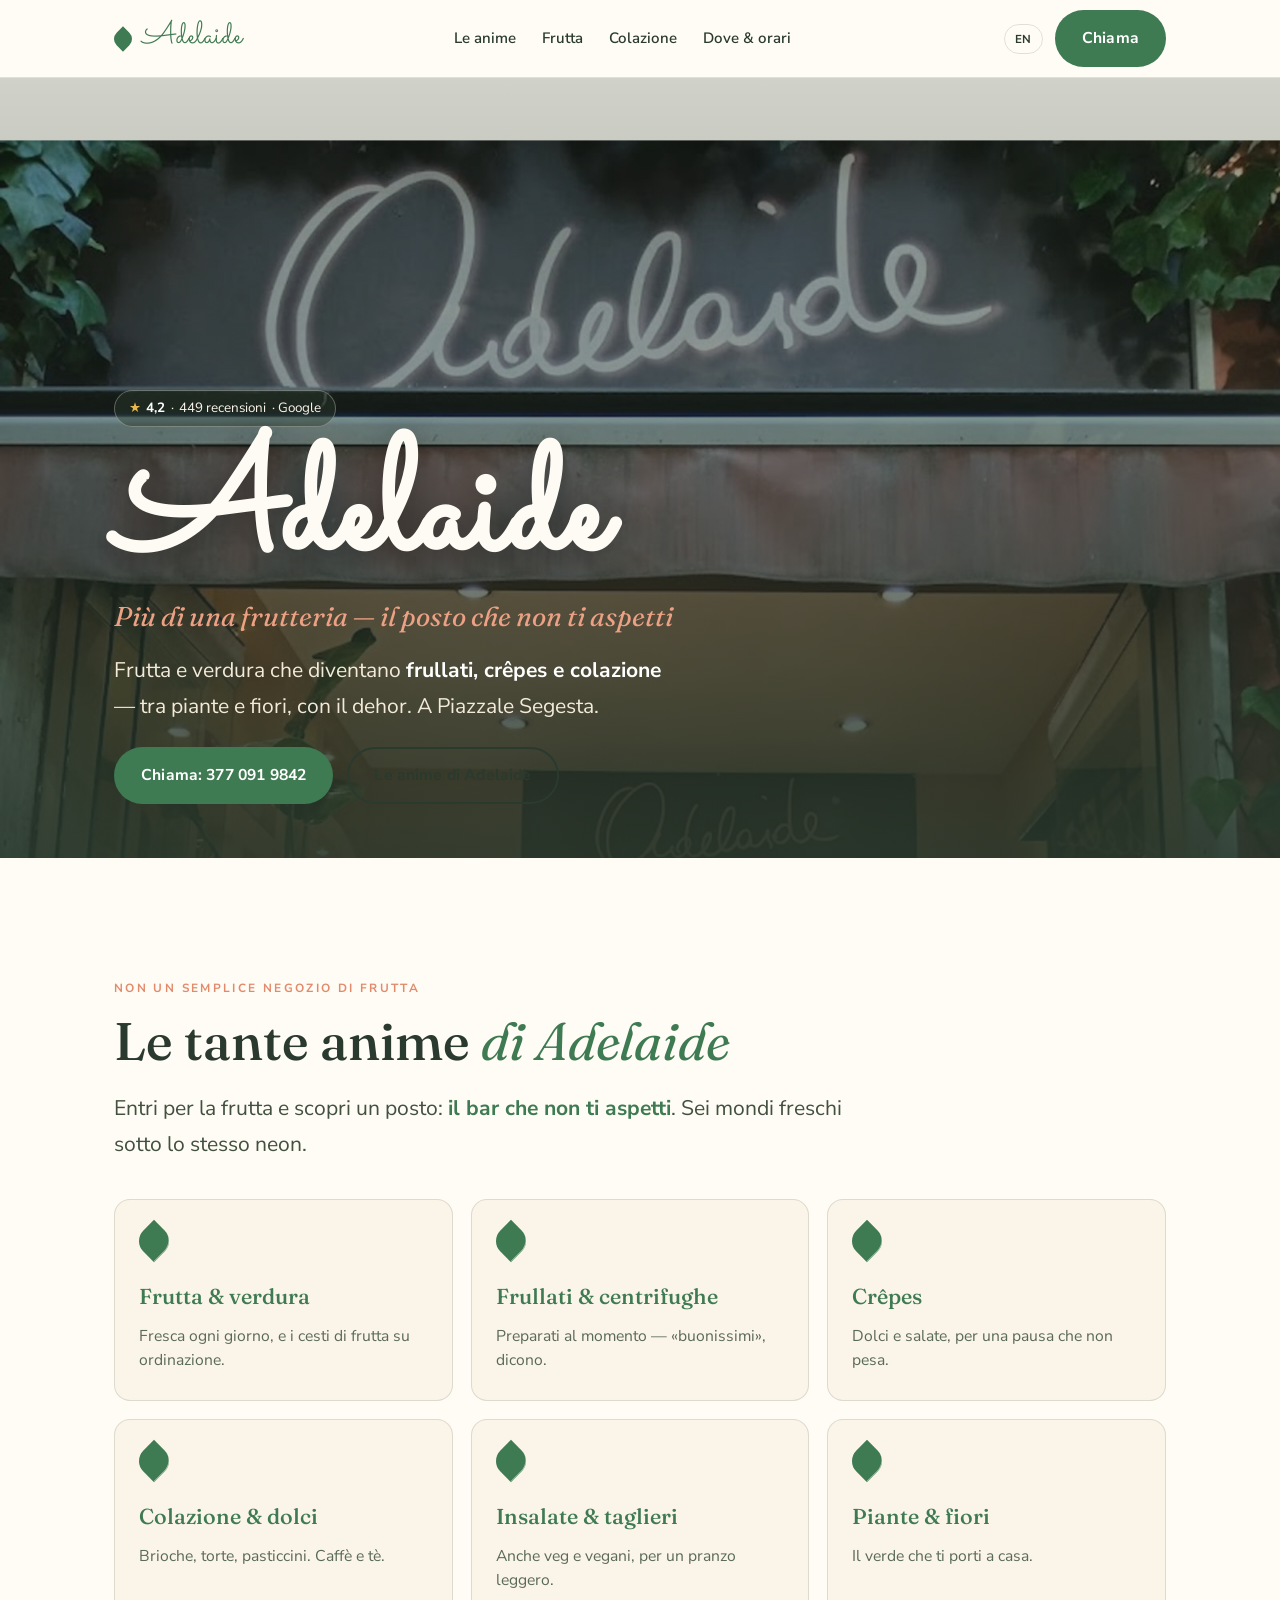
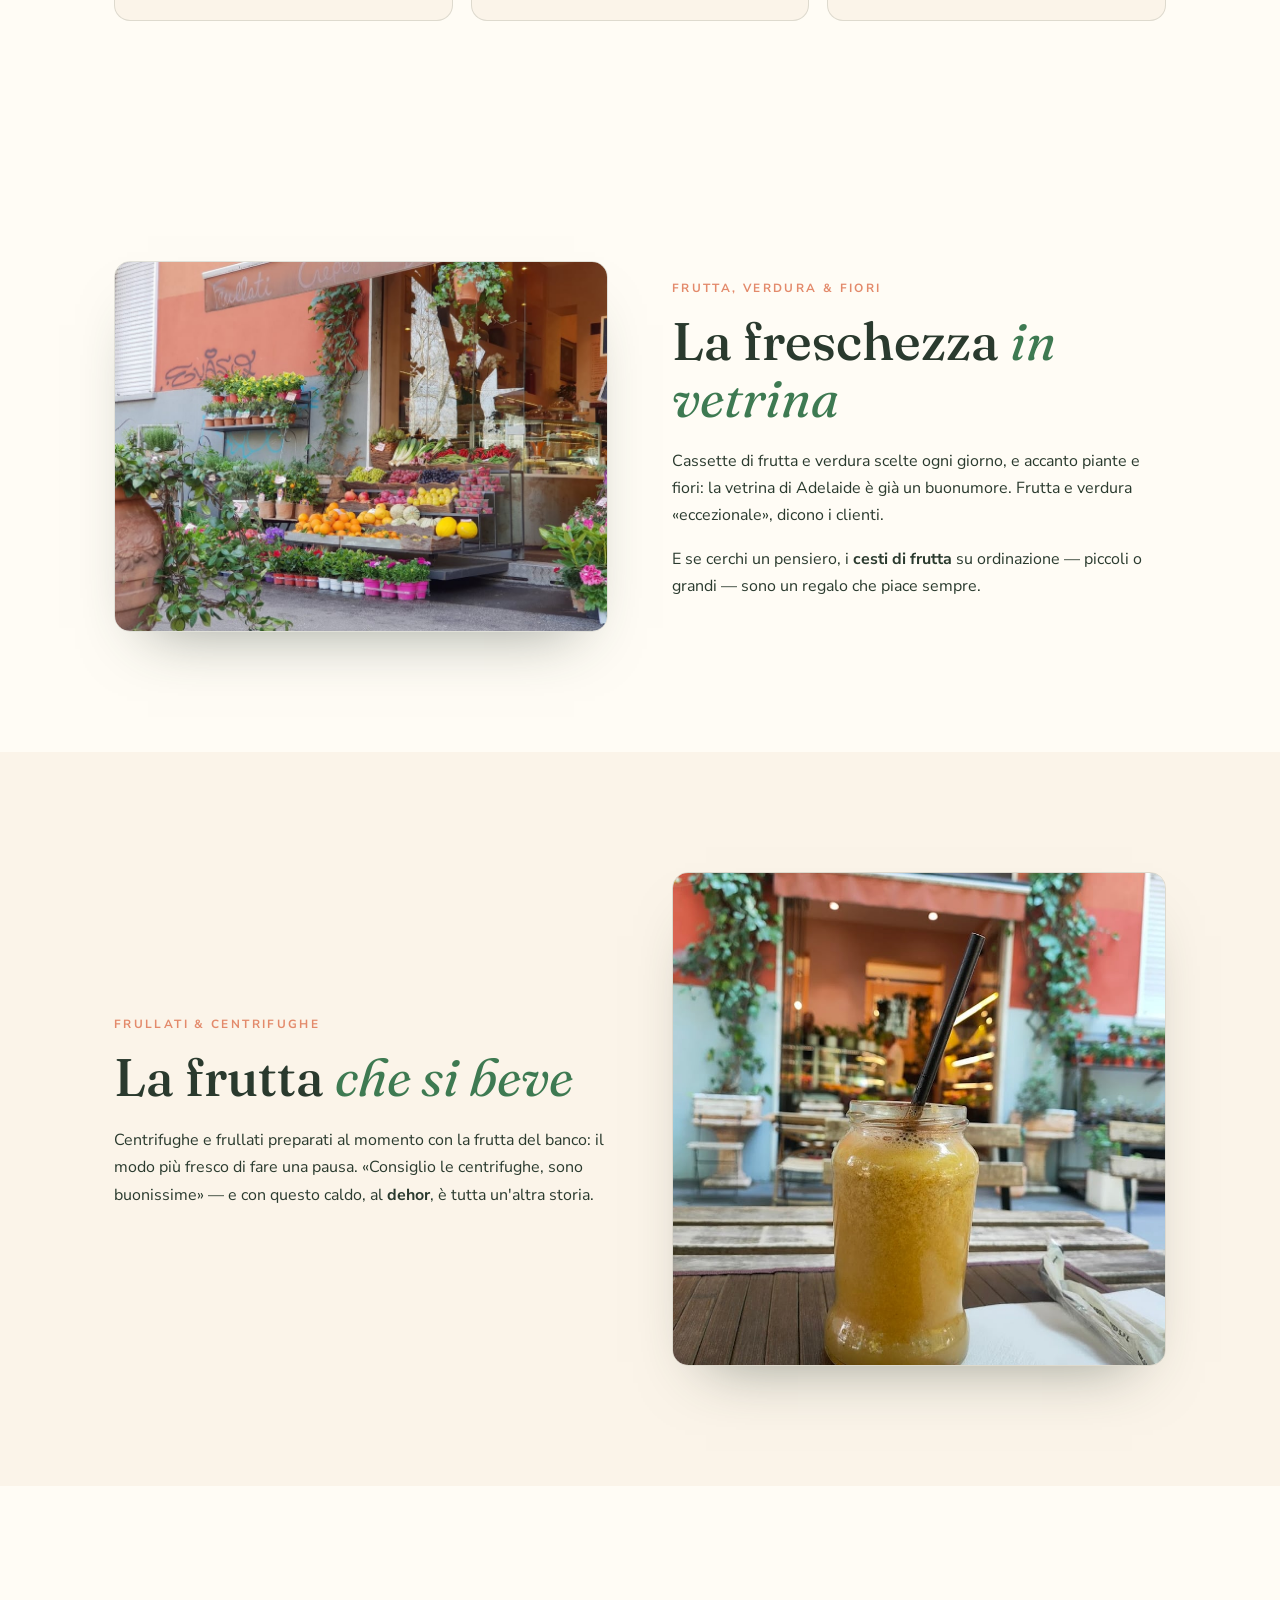
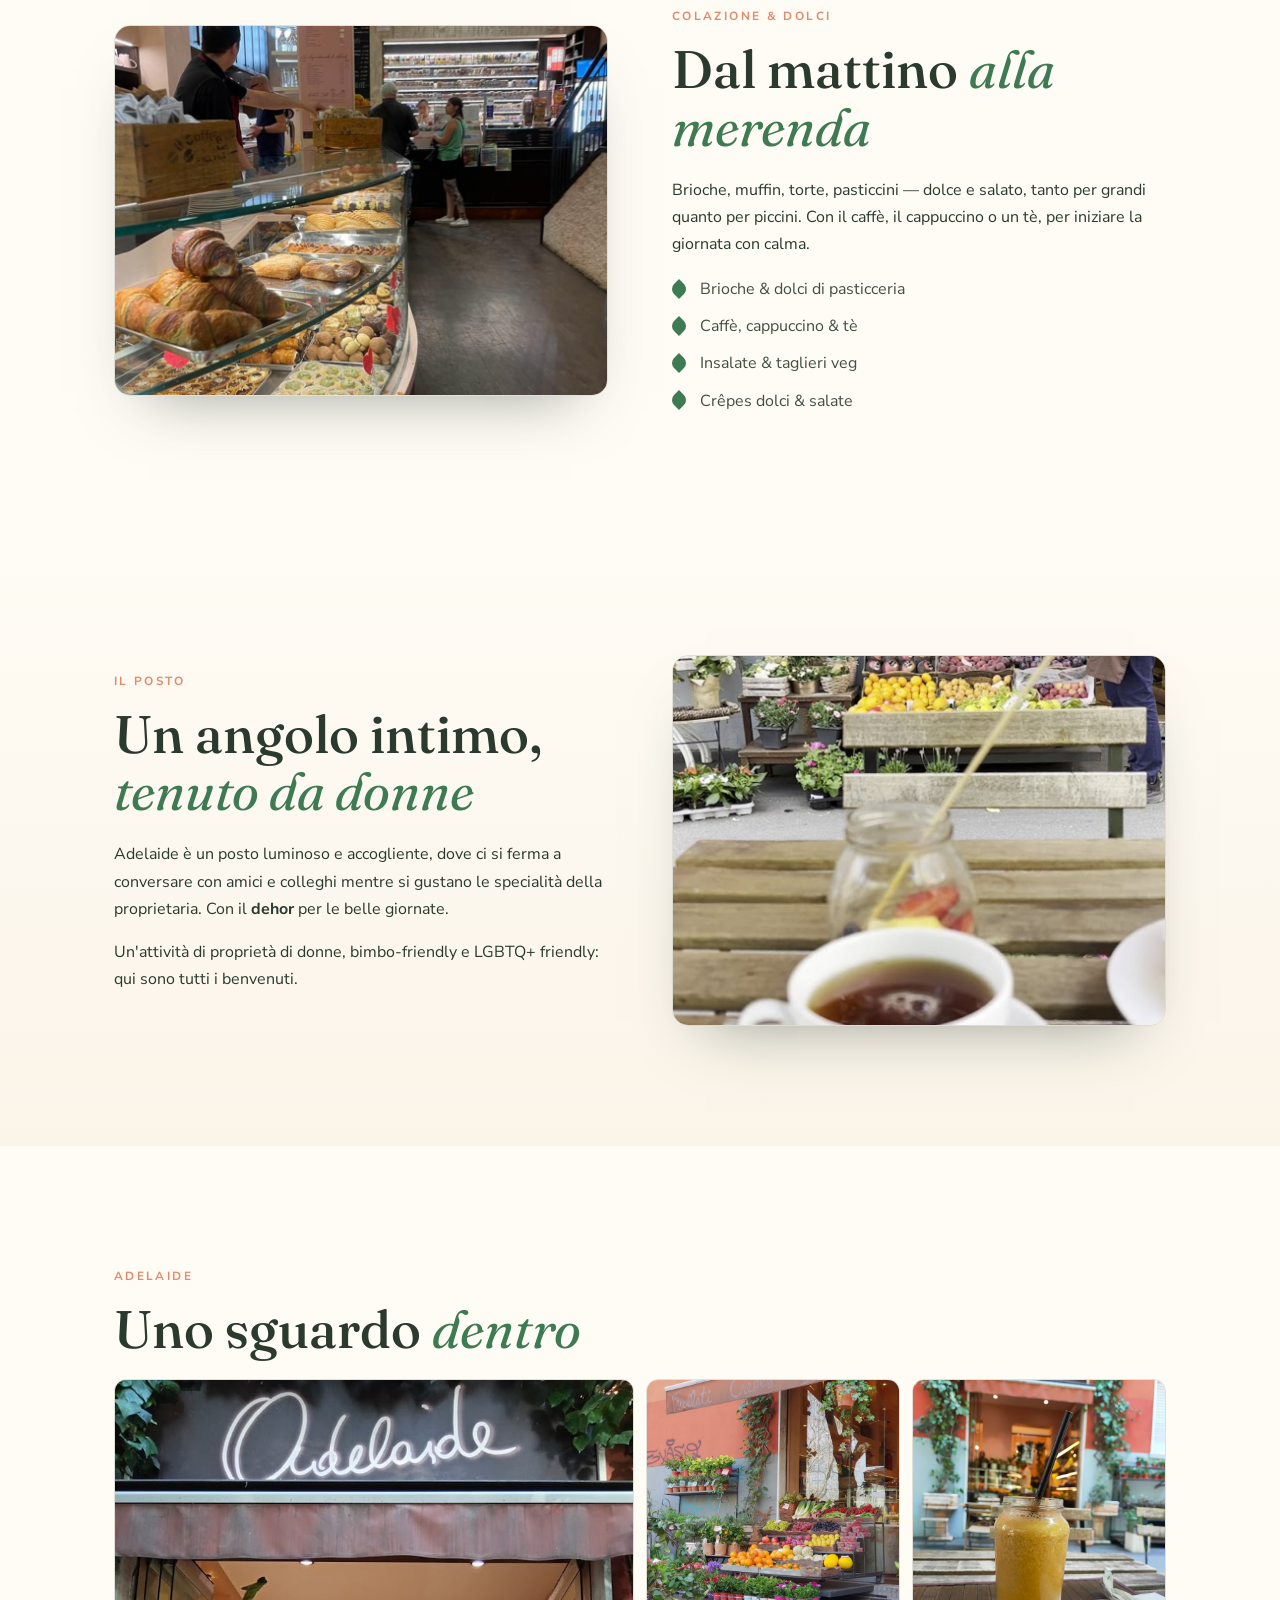
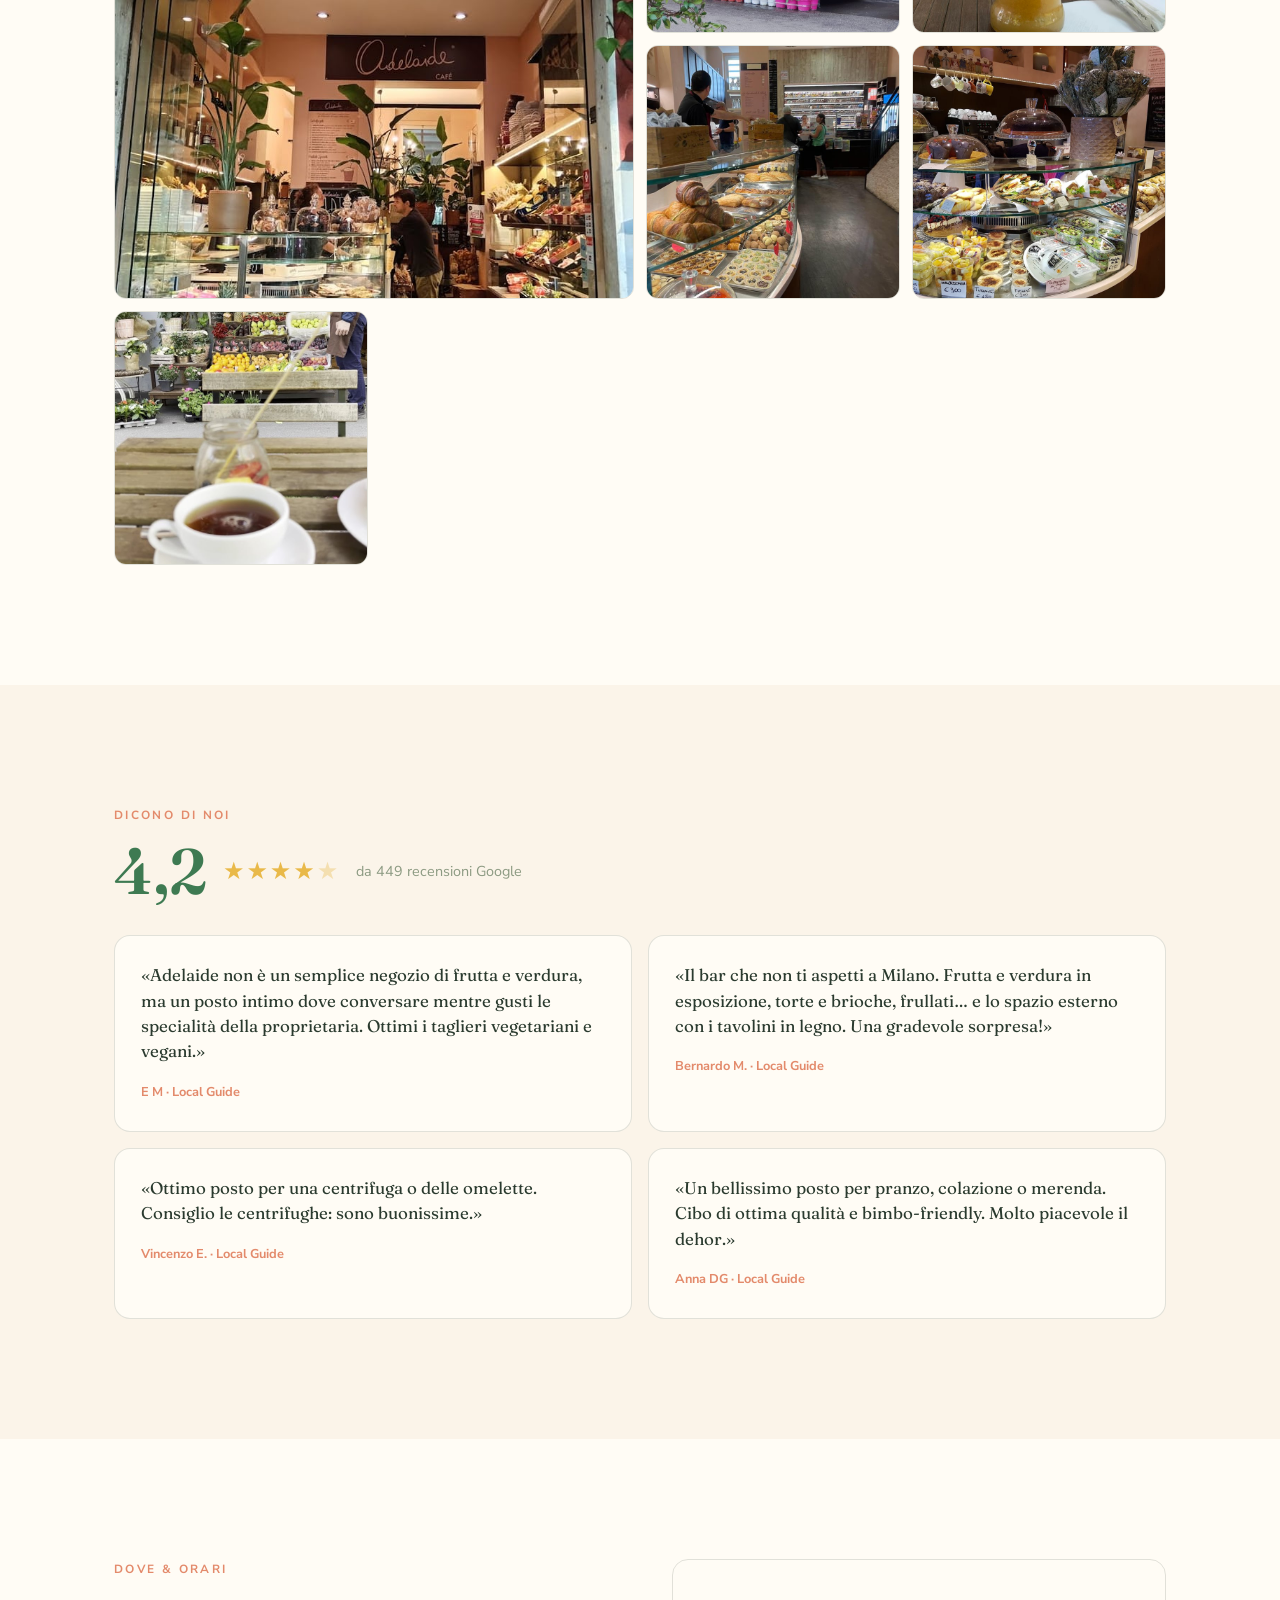
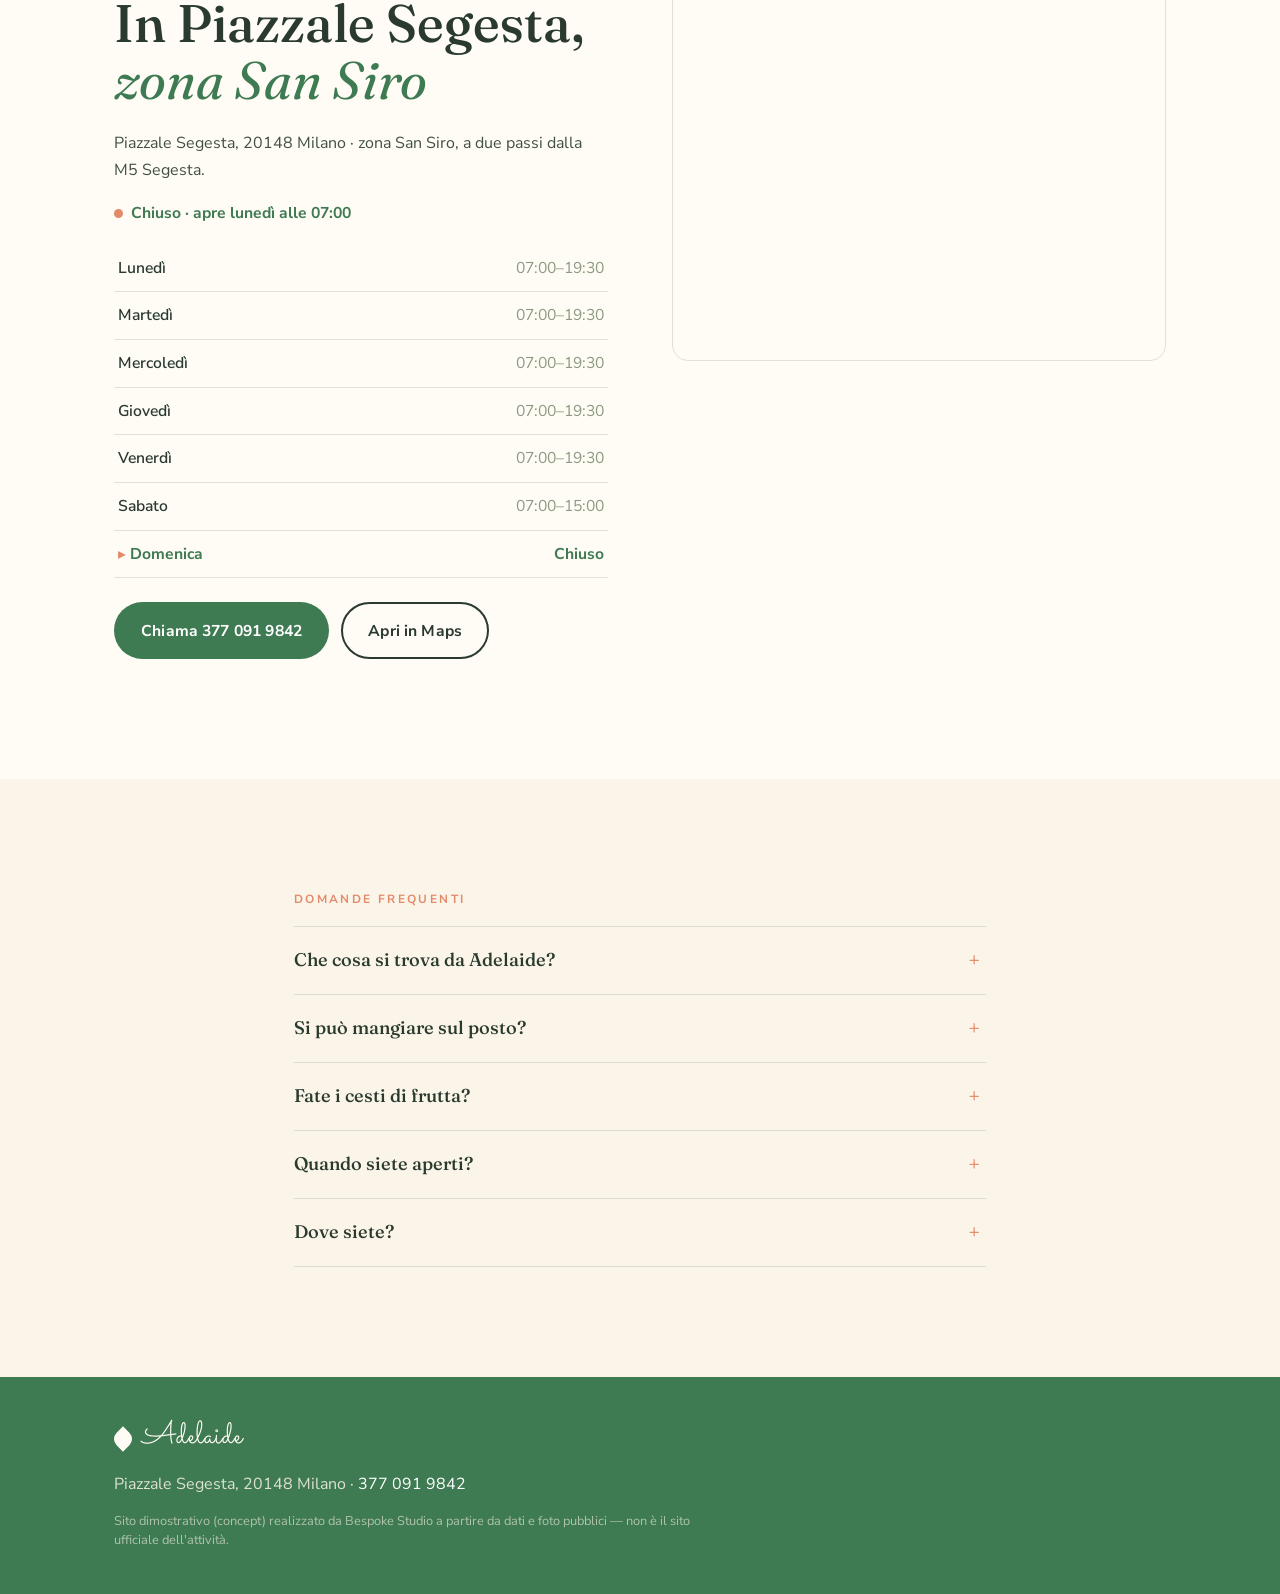
==== commit 72293e45: "Fix FOUC: reveal watchdog solo fallback (niente flash testi/foto) + cache-bust main.js v2 Co-Authore" ====
--- a/index.html
+++ b/index.html
@@ -292,6 +292,6 @@
 
 <script src="https://cdnjs.cloudflare.com/ajax/libs/gsap/3.12.5/gsap.min.js"></script>
 <script src="https://cdnjs.cloudflare.com/ajax/libs/gsap/3.12.5/ScrollTrigger.min.js"></script>
-<script src="js/main.js?v=1"></script>
+<script src="js/main.js?v=2"></script>
 </body>
 </html>
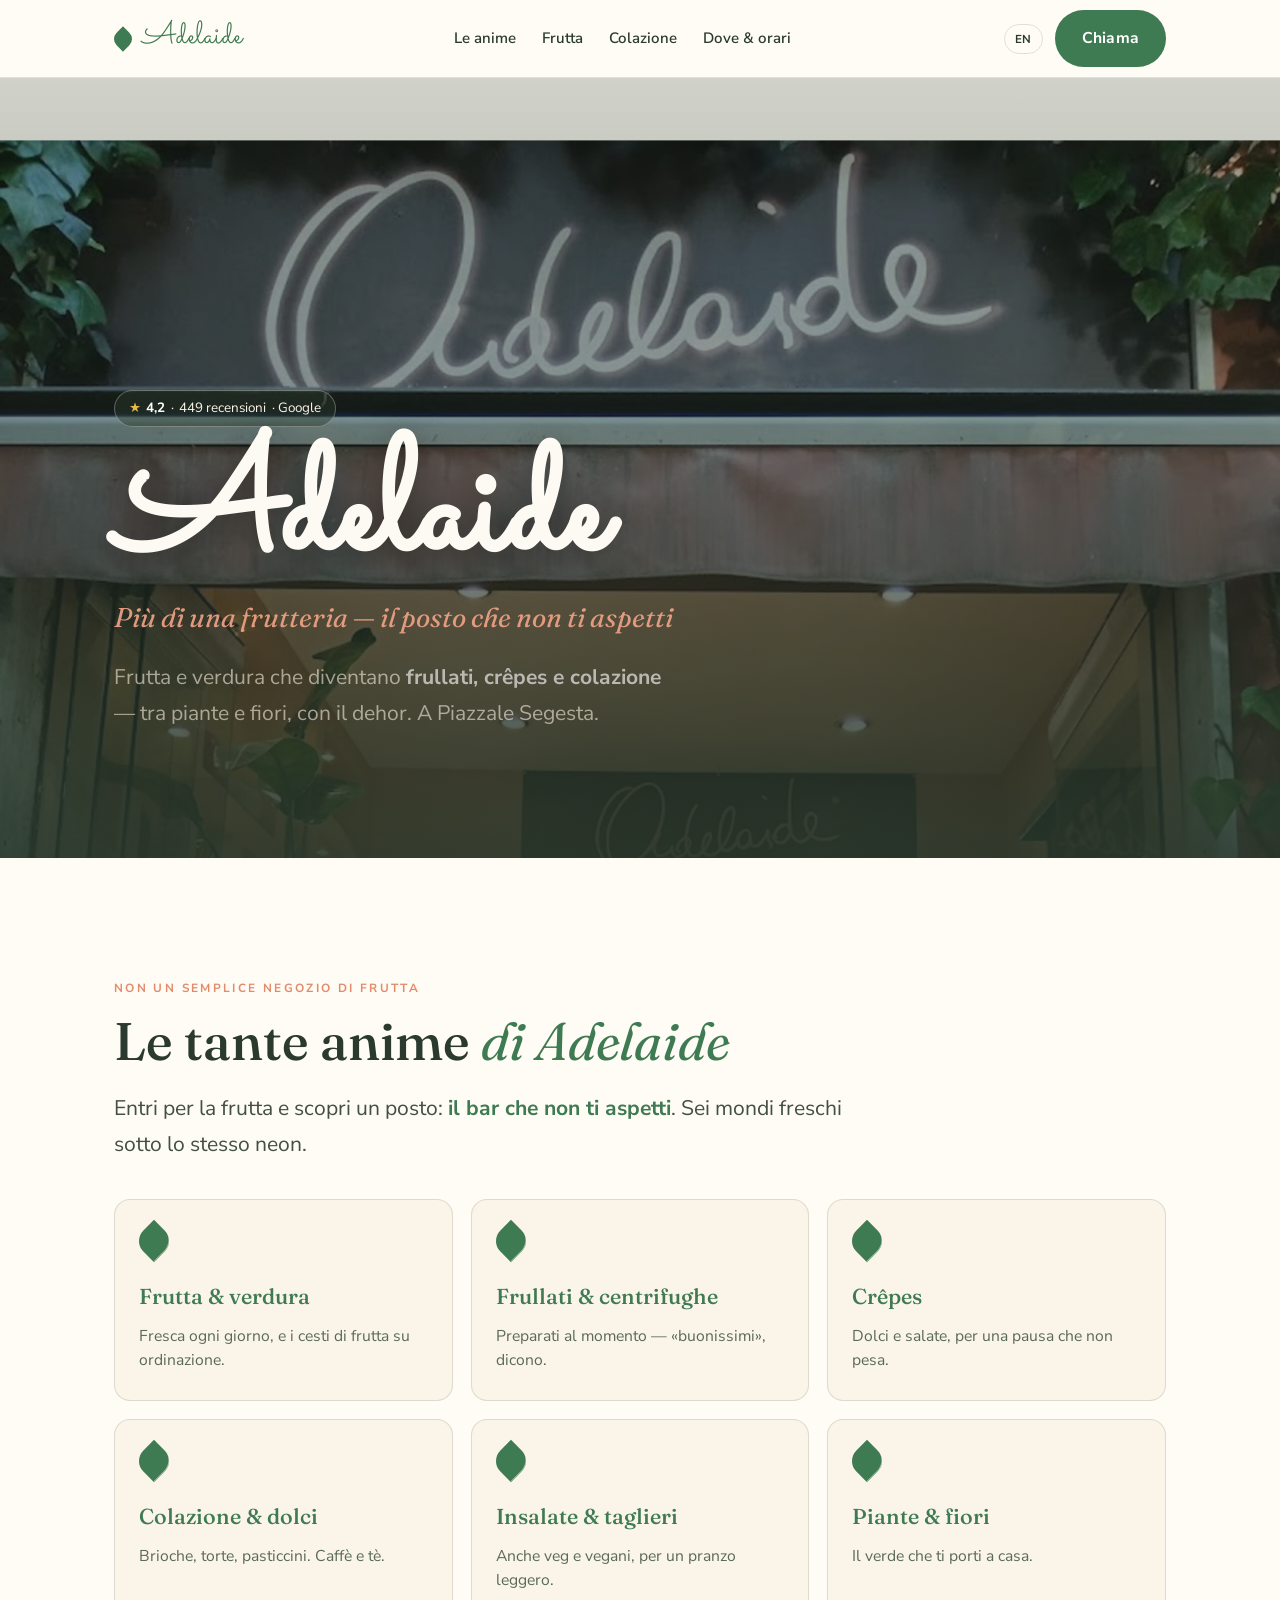
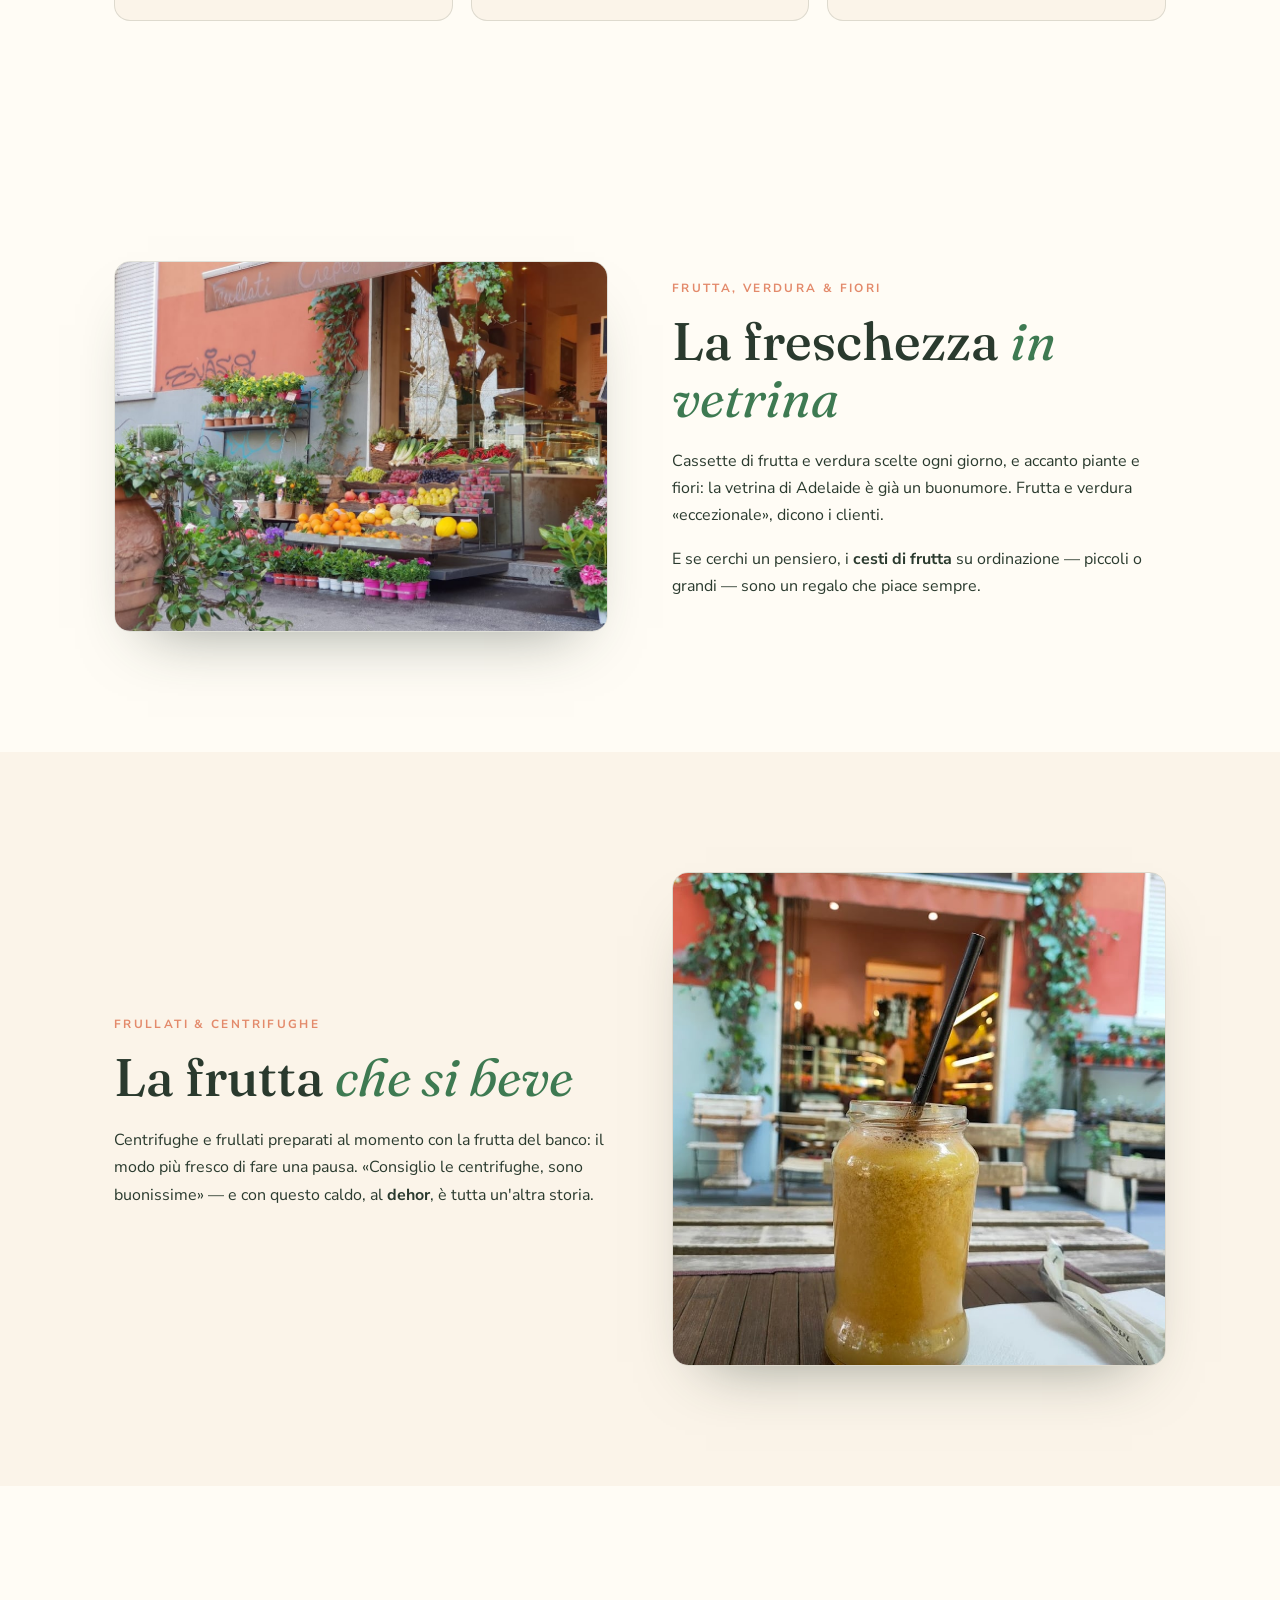
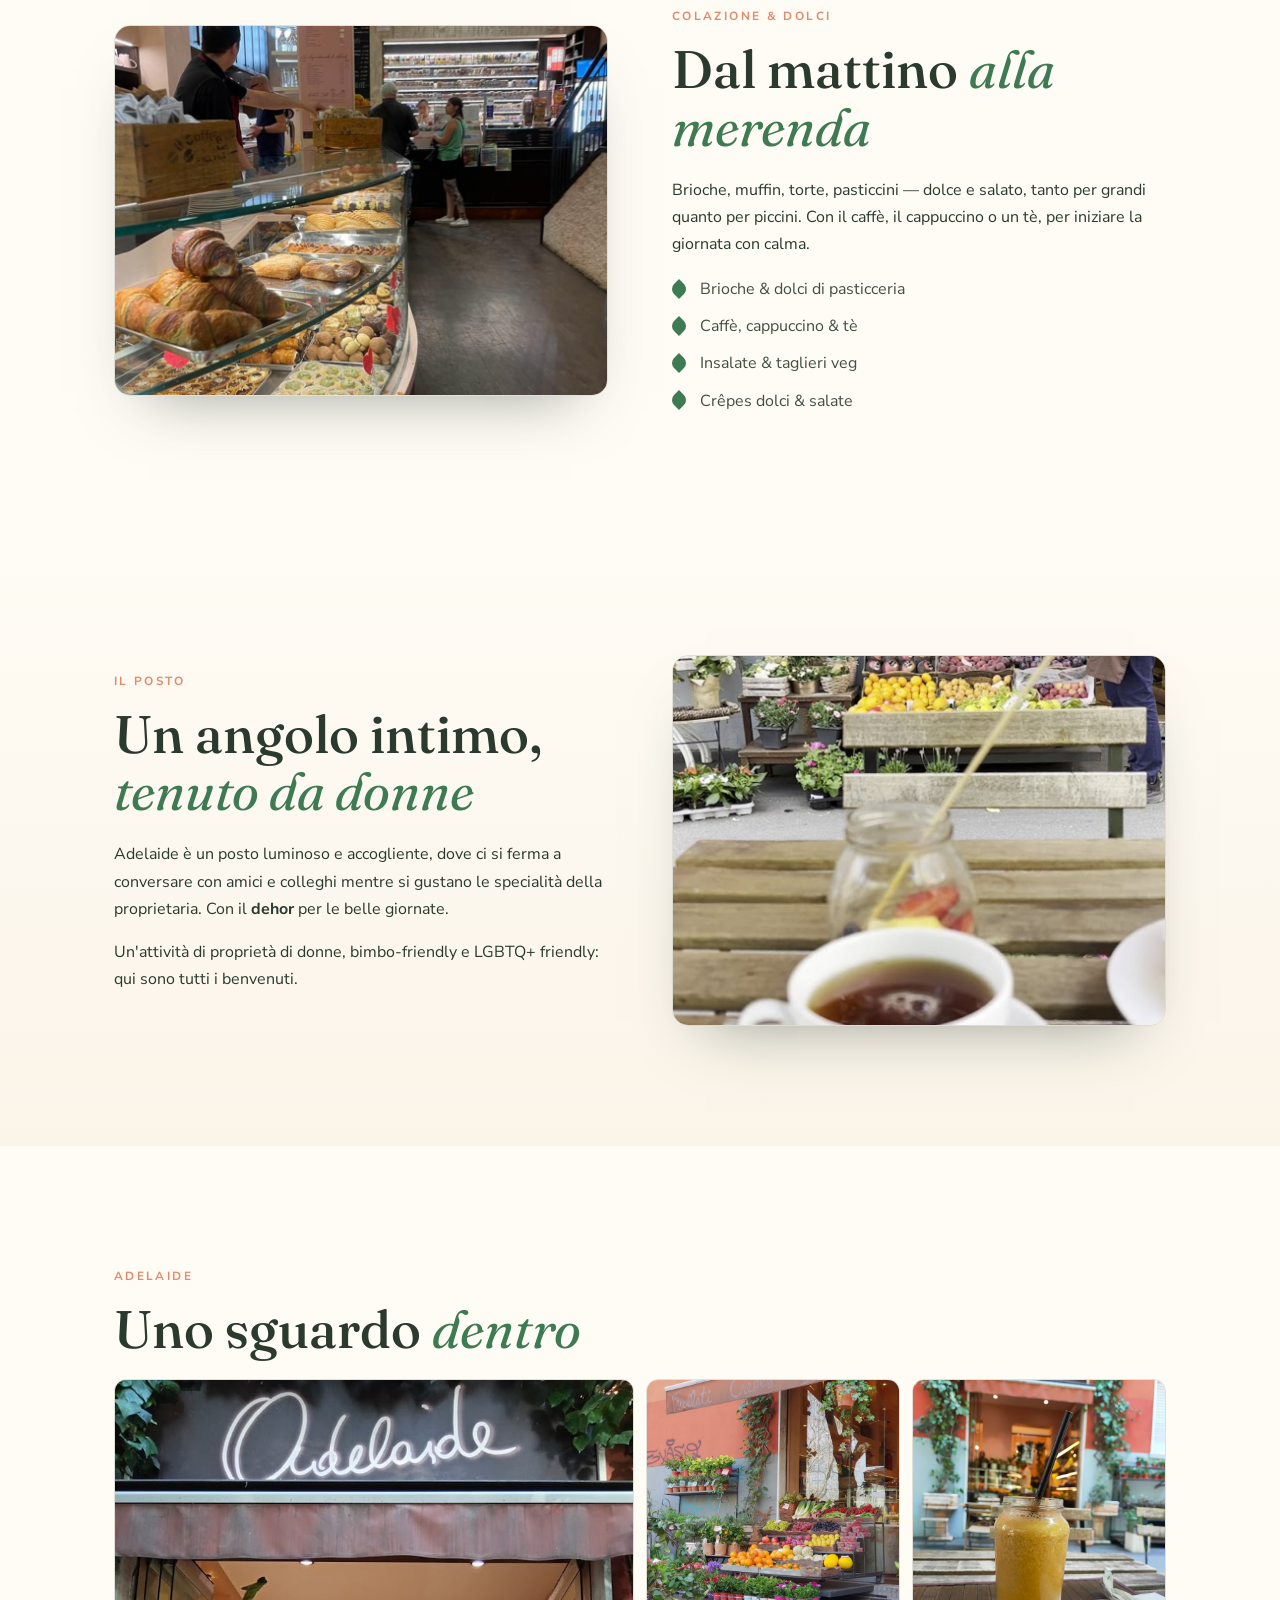
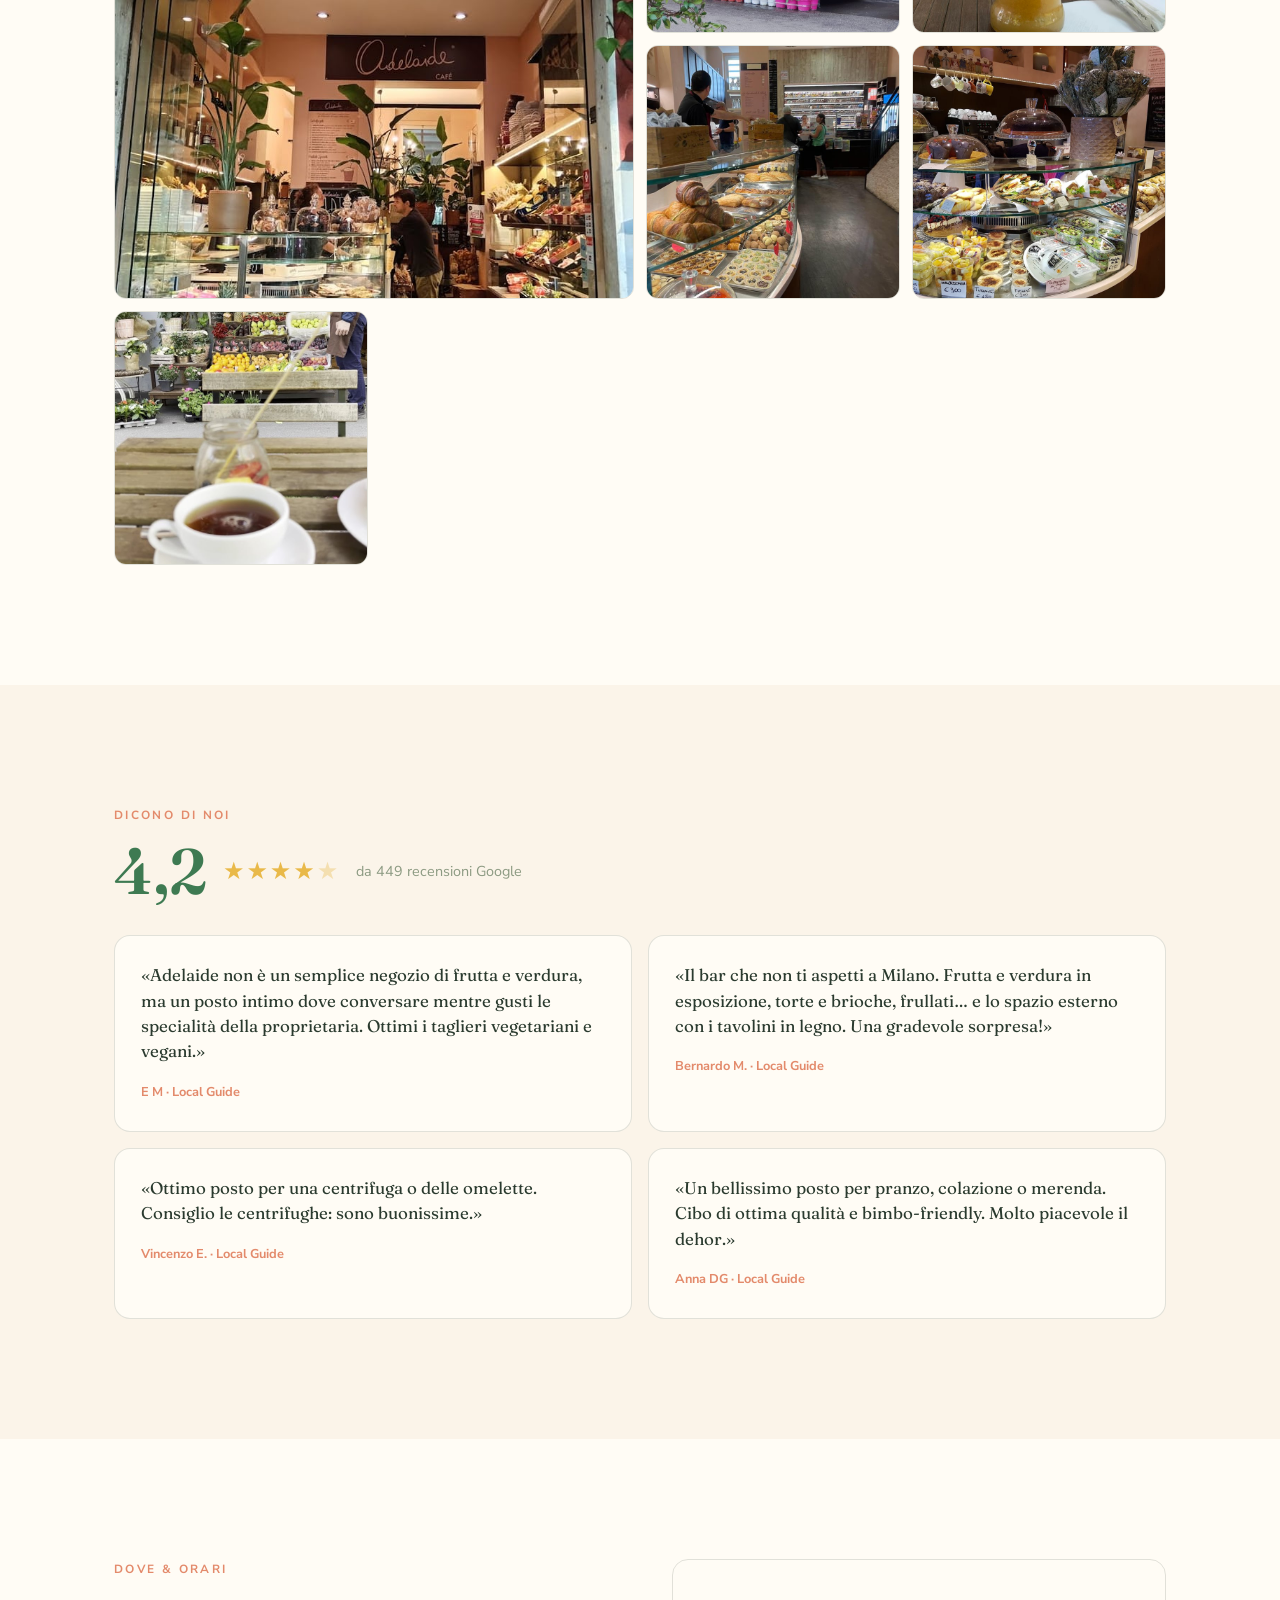
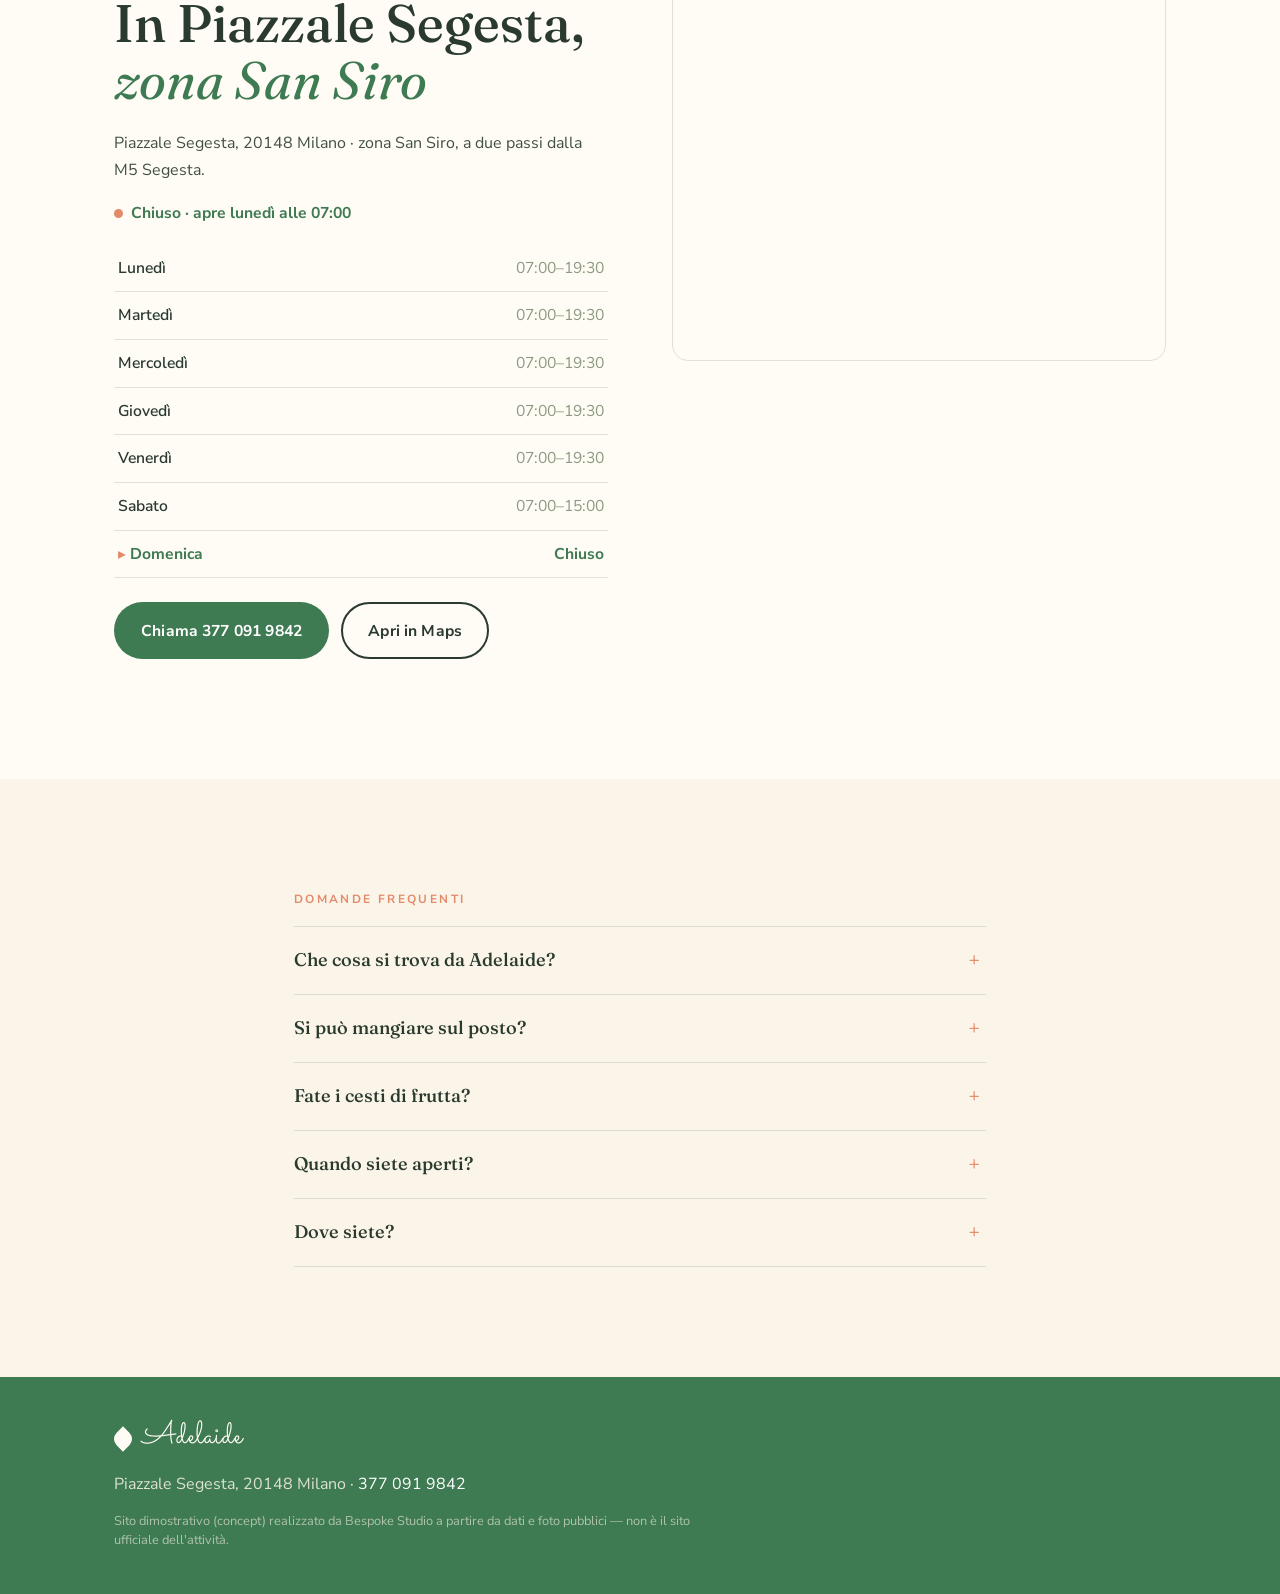
==== commit 16334f69: "Fix flash: elimina doppia-animazione reveal (escludi firme dal reveal generico) + immediateRender:fa" ====
--- a/index.html
+++ b/index.html
@@ -292,6 +292,6 @@
 
 <script src="https://cdnjs.cloudflare.com/ajax/libs/gsap/3.12.5/gsap.min.js"></script>
 <script src="https://cdnjs.cloudflare.com/ajax/libs/gsap/3.12.5/ScrollTrigger.min.js"></script>
-<script src="js/main.js?v=2"></script>
+<script src="js/main.js?v=3"></script>
 </body>
 </html>
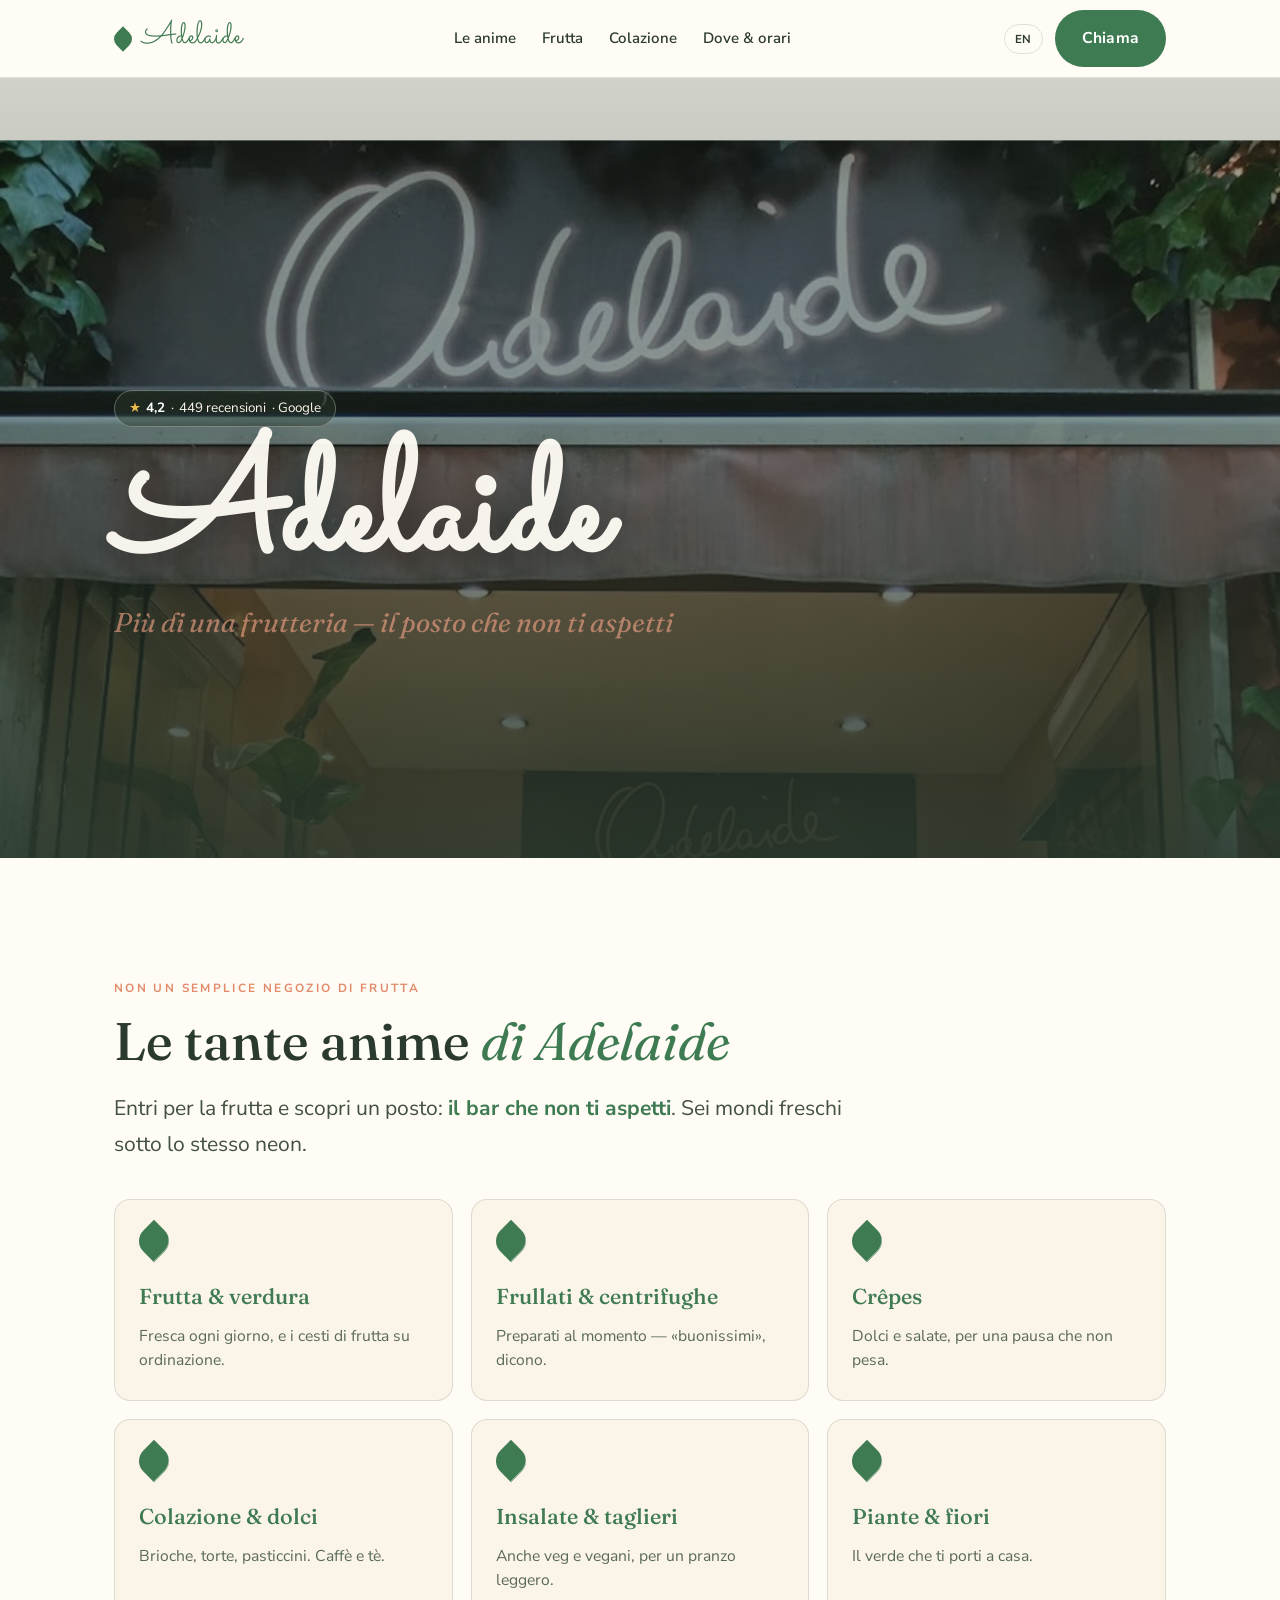
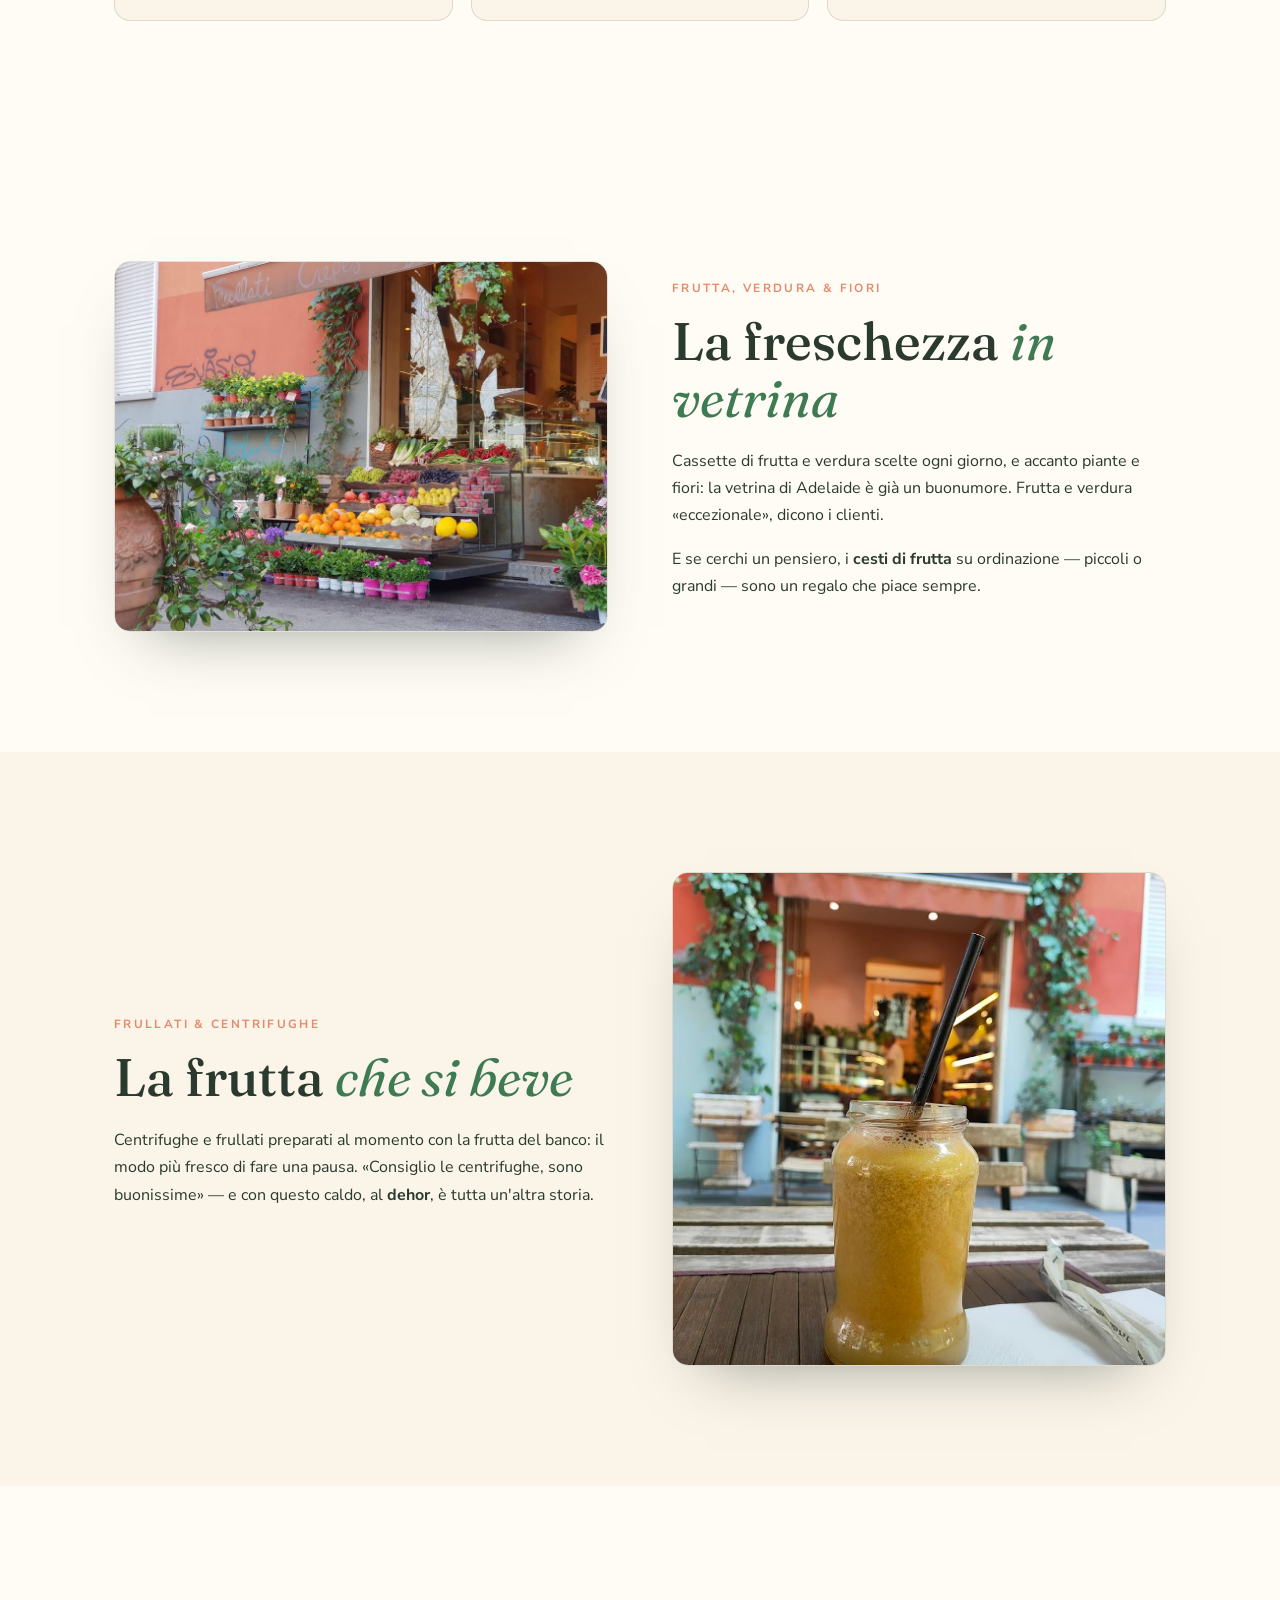
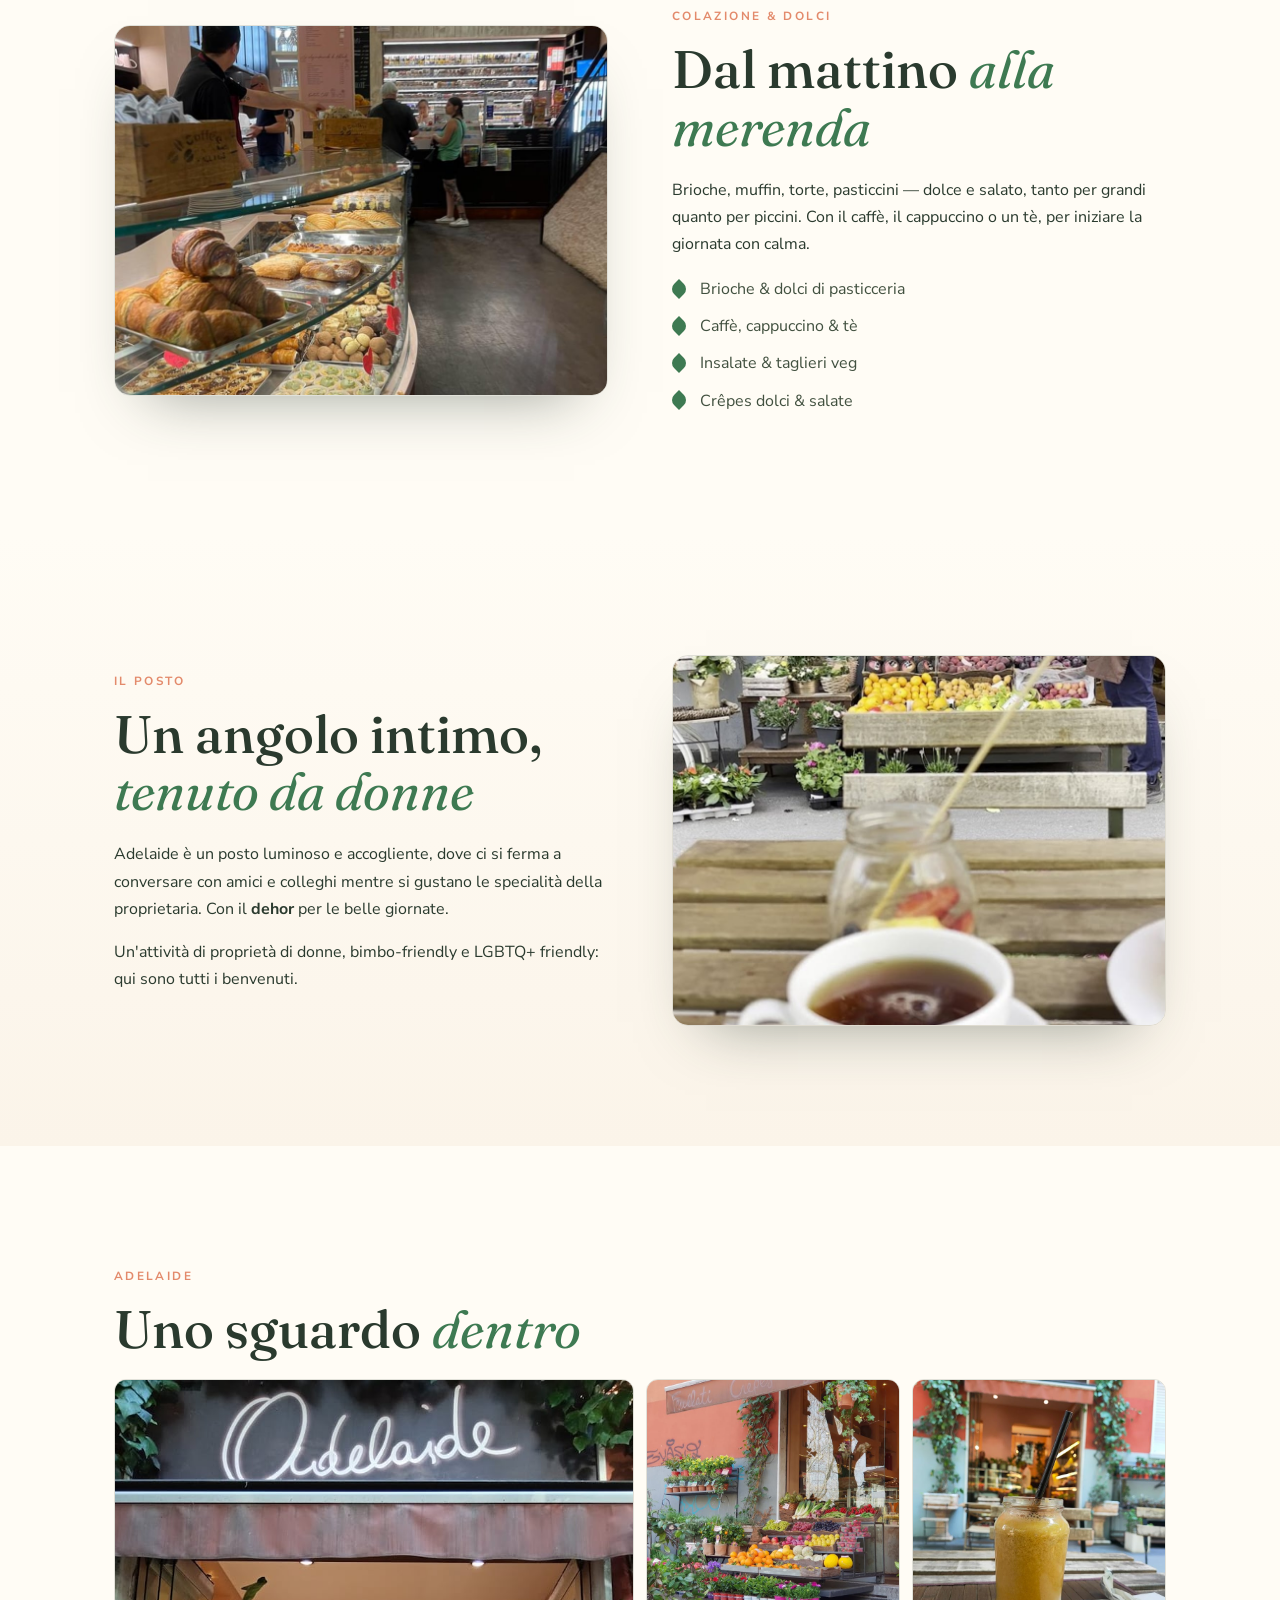
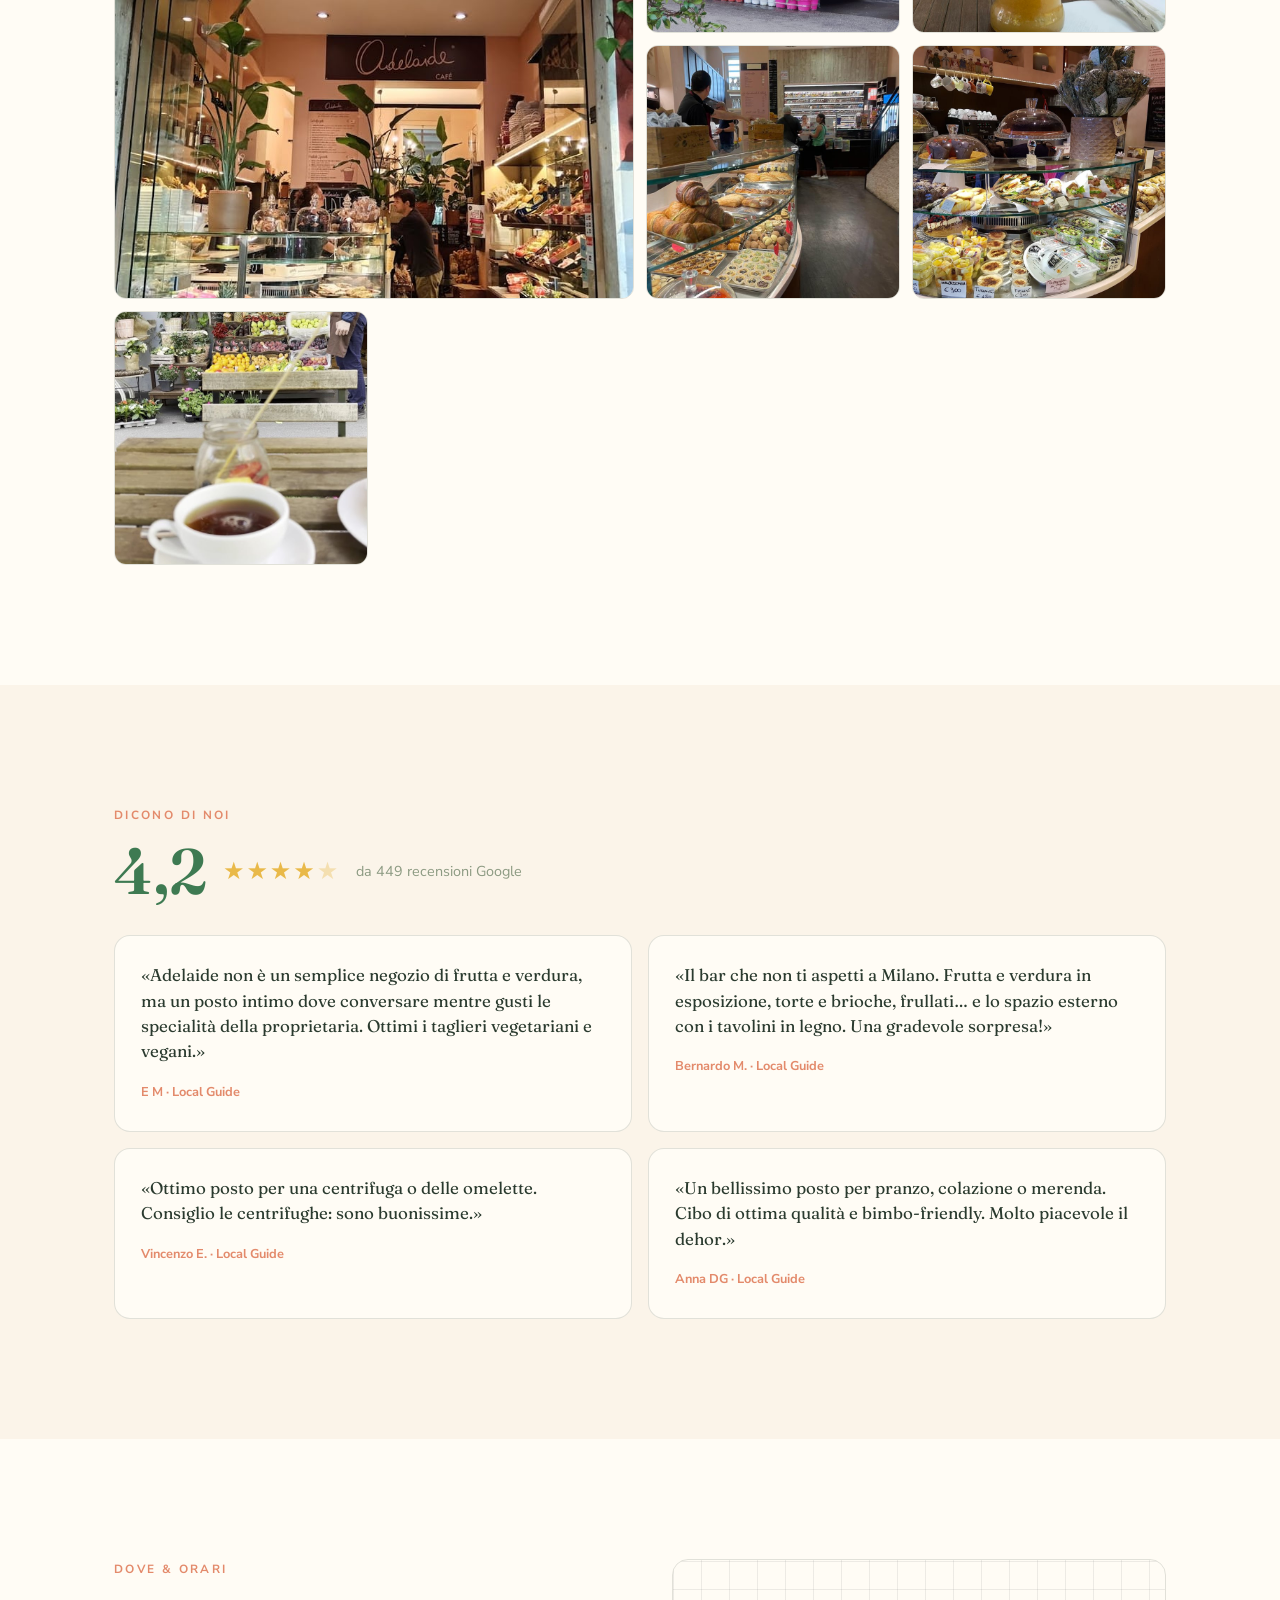
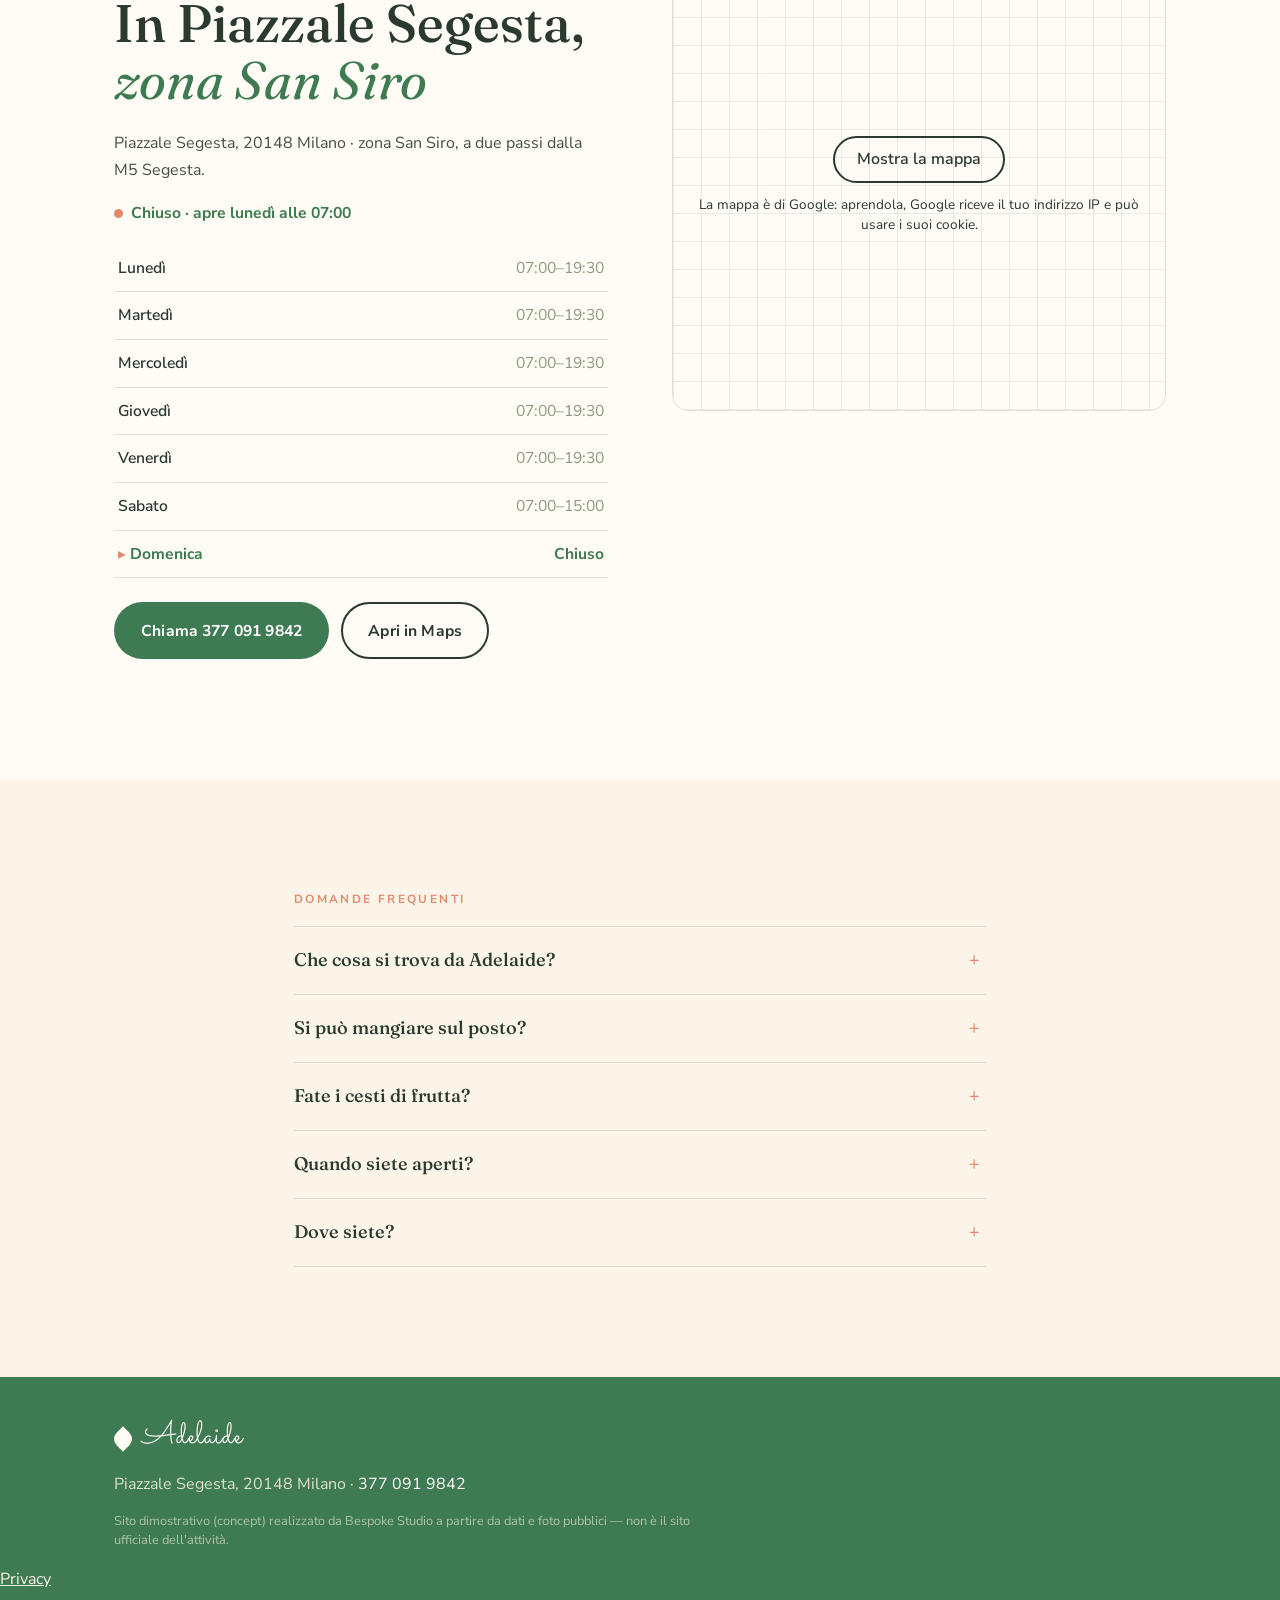
==== commit df992261: "Privacy e pulizia: caratteri sul sito, mappa al clic, informativa, noindex - caratteri copiati nel s" ====
--- a/index.html
+++ b/index.html
@@ -3,6 +3,7 @@
 <head>
 <meta charset="UTF-8">
 <meta name="viewport" content="width=device-width, initial-scale=1.0">
+<meta name="robots" content="noindex">
 <title>Adelaide — più di una frutteria, a Piazzale Segesta</title>
 <meta name="description" content="Adelaide, a Piazzale Segesta: frutta e verdura fresca, frullati e centrifughe, crêpes, colazione e dolci, insalate e taglieri veg — tra piante e fiori, con il dehor. Il bar che non ti aspetti a Milano.">
 <link rel="canonical" href="https://rotenzark.github.io/adelaide-milano/">
@@ -15,9 +16,7 @@
 <link rel="icon" type="image/svg+xml" href="img/favicon.svg">
 <link rel="icon" type="image/png" sizes="32x32" href="img/favicon-32.png">
 <link rel="apple-touch-icon" href="img/apple-touch-icon.png">
-<link rel="preconnect" href="https://fonts.googleapis.com">
-<link rel="preconnect" href="https://fonts.gstatic.com" crossorigin>
-<link href="https://fonts.googleapis.com/css2?family=Sacramento&family=Fraunces:ital,opsz,wght@0,9..144,400;0,9..144,500;0,9..144,600;1,9..144,400&family=Nunito+Sans:wght@400;600;700&display=swap" rel="stylesheet">
+<link rel="stylesheet" href="fonts/fonts.css?v=1">
 <link rel="stylesheet" href="css/styles.css?v=1">
 <script type="application/ld+json">
 {
@@ -28,7 +27,12 @@
   "image": "https://rotenzark.github.io/adelaide-milano/img/og-image.jpg",
   "url": "https://rotenzark.github.io/adelaide-milano/",
   "telephone": "+393770919842",
-  "servesCuisine": ["Frutta", "Colazione", "Centrifughe", "Crêpes"],
+  "servesCuisine": [
+    "Frutta",
+    "Colazione",
+    "Centrifughe",
+    "Crêpes"
+  ],
   "priceRange": "€€",
   "address": {
     "@type": "PostalAddress",
@@ -37,11 +41,30 @@
     "postalCode": "20148",
     "addressCountry": "IT"
   },
-  "geo": { "@type": "GeoCoordinates", "latitude": 45.4753823, "longitude": 9.1384075 },
-  "aggregateRating": { "@type": "AggregateRating", "ratingValue": "4.2", "reviewCount": "449" },
+  "geo": {
+    "@type": "GeoCoordinates",
+    "latitude": 45.4753823,
+    "longitude": 9.1384075
+  },
   "openingHoursSpecification": [
-    { "@type": "OpeningHoursSpecification", "dayOfWeek": ["Monday","Tuesday","Wednesday","Thursday","Friday"], "opens": "07:00", "closes": "19:30" },
-    { "@type": "OpeningHoursSpecification", "dayOfWeek": "Saturday", "opens": "07:00", "closes": "15:00" }
+    {
+      "@type": "OpeningHoursSpecification",
+      "dayOfWeek": [
+        "Monday",
+        "Tuesday",
+        "Wednesday",
+        "Thursday",
+        "Friday"
+      ],
+      "opens": "07:00",
+      "closes": "19:30"
+    },
+    {
+      "@type": "OpeningHoursSpecification",
+      "dayOfWeek": "Saturday",
+      "opens": "07:00",
+      "closes": "15:00"
+    }
   ]
 }
 </script>
@@ -247,7 +270,7 @@
       </div>
     </div>
     <div class="dove__map reveal">
-      <iframe title="Mappa di Adelaide, Piazzale Segesta Milano" src="https://www.google.com/maps?q=Adelaide+Milano+Piazzale+Segesta&output=embed" width="600" height="450" style="border:0;" allowfullscreen="" loading="lazy" referrerpolicy="no-referrer-when-downgrade"></iframe>
+      <div class="mappa-clic" data-mappa-clic style="--mappa-h: 450px"><template><iframe title="Mappa di Adelaide, Piazzale Segesta Milano" src="https://www.google.com/maps?q=Adelaide+Milano+Piazzale+Segesta&output=embed" width="600" height="450" style="border:0;" allowfullscreen="" loading="lazy" referrerpolicy="no-referrer-when-downgrade"></iframe></template><div class="mappa-clic__velo"><a class="mappa-clic__btn" href="https://www.google.com/maps/place/Adelaide+Milano/@45.4753823,9.1384075,17z" target="_blank" rel="noopener">Mostra la mappa</a><p class="mappa-clic__nota">La mappa è di Google: aprendola, Google riceve il tuo indirizzo IP e può usare i suoi cookie.</p></div></div>
     </div>
   </div>
 </section>
@@ -275,6 +298,7 @@
     <p class="foot__dove" data-i18n="foot.dove">Piazzale Segesta, 20148 Milano · <a href="tel:+393770919842">377 091 9842</a></p>
     <p class="foot__demo" data-i18n="foot.demo">Sito dimostrativo (concept) realizzato da Bespoke Studio a partire da dati e foto pubblici — non è il sito ufficiale dell'attività.</p>
   </div>
+  <p class="privacy-link"><a href="privacy.html">Privacy</a></p>
 </footer>
 
 <!-- action-bar mobile -->
@@ -293,5 +317,6 @@
 <script src="https://cdnjs.cloudflare.com/ajax/libs/gsap/3.12.5/gsap.min.js"></script>
 <script src="https://cdnjs.cloudflare.com/ajax/libs/gsap/3.12.5/ScrollTrigger.min.js"></script>
 <script src="js/main.js?v=3"></script>
+<script src="js/mappa-clic.js?v=1" defer></script>
 </body>
 </html>
--- a/fonts/fonts.css
+++ b/fonts/fonts.css
@@ -0,0 +1,277 @@
+/* Caratteri ospitati sul sito: nessuna richiesta a Google Fonts o Fontshare (giro privacy 1/10/2026). Licenze in LICENSE.txt. */
+/* vietnamese */
+@font-face {
+  font-family: 'Fraunces';
+  font-style: italic;
+  font-weight: 400;
+  font-display: swap;
+  src: url(fraunces-v38-6NUs8FyLNQOQZAnv9ZwNjucMHVn85Ni7emAe9lKqZTnbB-gzTK0K1ChJdt9hFwpX9W37ll9_mvIiQvTm.woff2) format('woff2');
+  unicode-range: U+0102-0103, U+0110-0111, U+0128-0129, U+0168-0169, U+01A0-01A1, U+01AF-01B0, U+0300-0301, U+0303-0304, U+0308-0309, U+0323, U+0329, U+1EA0-1EF9, U+20AB;
+}
+/* latin-ext */
+@font-face {
+  font-family: 'Fraunces';
+  font-style: italic;
+  font-weight: 400;
+  font-display: swap;
+  src: url(fraunces-v38-6NUs8FyLNQOQZAnv9ZwNjucMHVn85Ni7emAe9lKqZTnbB-gzTK0K1ChJdt9hFwpX9W37ll9_mvMiQvTm.woff2) format('woff2');
+  unicode-range: U+0100-02BA, U+02BD-02C5, U+02C7-02CC, U+02CE-02D7, U+02DD-02FF, U+0304, U+0308, U+0329, U+1D00-1DBF, U+1E00-1E9F, U+1EF2-1EFF, U+2020, U+20A0-20AB, U+20AD-20C0, U+2113, U+2C60-2C7F, U+A720-A7FF;
+}
+/* latin */
+@font-face {
+  font-family: 'Fraunces';
+  font-style: italic;
+  font-weight: 400;
+  font-display: swap;
+  src: url(fraunces-v38-6NUs8FyLNQOQZAnv9ZwNjucMHVn85Ni7emAe9lKqZTnbB-gzTK0K1ChJdt9hFwpX9W37ll9_mv0iQg.woff2) format('woff2');
+  unicode-range: U+0000-00FF, U+0131, U+0152-0153, U+02BB-02BC, U+02C6, U+02DA, U+02DC, U+0304, U+0308, U+0329, U+2000-206F, U+20AC, U+2122, U+2191, U+2193, U+2212, U+2215, U+FEFF, U+FFFD;
+}
+/* vietnamese */
+@font-face {
+  font-family: 'Fraunces';
+  font-style: normal;
+  font-weight: 400;
+  font-display: swap;
+  src: url(fraunces-v38-6NU78FyLNQOQZAnv9bYEvDiIdE9Ea92uemAk_WBq8U_9v0c2Wa0KxCBTeO-U.woff2) format('woff2');
+  unicode-range: U+0102-0103, U+0110-0111, U+0128-0129, U+0168-0169, U+01A0-01A1, U+01AF-01B0, U+0300-0301, U+0303-0304, U+0308-0309, U+0323, U+0329, U+1EA0-1EF9, U+20AB;
+}
+/* latin-ext */
+@font-face {
+  font-family: 'Fraunces';
+  font-style: normal;
+  font-weight: 400;
+  font-display: swap;
+  src: url(fraunces-v38-6NU78FyLNQOQZAnv9bYEvDiIdE9Ea92uemAk_WBq8U_9v0c2Wa0KxCFTeO-U.woff2) format('woff2');
+  unicode-range: U+0100-02BA, U+02BD-02C5, U+02C7-02CC, U+02CE-02D7, U+02DD-02FF, U+0304, U+0308, U+0329, U+1D00-1DBF, U+1E00-1E9F, U+1EF2-1EFF, U+2020, U+20A0-20AB, U+20AD-20C0, U+2113, U+2C60-2C7F, U+A720-A7FF;
+}
+/* latin */
+@font-face {
+  font-family: 'Fraunces';
+  font-style: normal;
+  font-weight: 400;
+  font-display: swap;
+  src: url(fraunces-v38-6NU78FyLNQOQZAnv9bYEvDiIdE9Ea92uemAk_WBq8U_9v0c2Wa0KxC9TeA.woff2) format('woff2');
+  unicode-range: U+0000-00FF, U+0131, U+0152-0153, U+02BB-02BC, U+02C6, U+02DA, U+02DC, U+0304, U+0308, U+0329, U+2000-206F, U+20AC, U+2122, U+2191, U+2193, U+2212, U+2215, U+FEFF, U+FFFD;
+}
+/* vietnamese */
+@font-face {
+  font-family: 'Fraunces';
+  font-style: normal;
+  font-weight: 500;
+  font-display: swap;
+  src: url(fraunces-v38-6NU78FyLNQOQZAnv9bYEvDiIdE9Ea92uemAk_WBq8U_9v0c2Wa0KxCBTeO-U.woff2) format('woff2');
+  unicode-range: U+0102-0103, U+0110-0111, U+0128-0129, U+0168-0169, U+01A0-01A1, U+01AF-01B0, U+0300-0301, U+0303-0304, U+0308-0309, U+0323, U+0329, U+1EA0-1EF9, U+20AB;
+}
+/* latin-ext */
+@font-face {
+  font-family: 'Fraunces';
+  font-style: normal;
+  font-weight: 500;
+  font-display: swap;
+  src: url(fraunces-v38-6NU78FyLNQOQZAnv9bYEvDiIdE9Ea92uemAk_WBq8U_9v0c2Wa0KxCFTeO-U.woff2) format('woff2');
+  unicode-range: U+0100-02BA, U+02BD-02C5, U+02C7-02CC, U+02CE-02D7, U+02DD-02FF, U+0304, U+0308, U+0329, U+1D00-1DBF, U+1E00-1E9F, U+1EF2-1EFF, U+2020, U+20A0-20AB, U+20AD-20C0, U+2113, U+2C60-2C7F, U+A720-A7FF;
+}
+/* latin */
+@font-face {
+  font-family: 'Fraunces';
+  font-style: normal;
+  font-weight: 500;
+  font-display: swap;
+  src: url(fraunces-v38-6NU78FyLNQOQZAnv9bYEvDiIdE9Ea92uemAk_WBq8U_9v0c2Wa0KxC9TeA.woff2) format('woff2');
+  unicode-range: U+0000-00FF, U+0131, U+0152-0153, U+02BB-02BC, U+02C6, U+02DA, U+02DC, U+0304, U+0308, U+0329, U+2000-206F, U+20AC, U+2122, U+2191, U+2193, U+2212, U+2215, U+FEFF, U+FFFD;
+}
+/* vietnamese */
+@font-face {
+  font-family: 'Fraunces';
+  font-style: normal;
+  font-weight: 600;
+  font-display: swap;
+  src: url(fraunces-v38-6NU78FyLNQOQZAnv9bYEvDiIdE9Ea92uemAk_WBq8U_9v0c2Wa0KxCBTeO-U.woff2) format('woff2');
+  unicode-range: U+0102-0103, U+0110-0111, U+0128-0129, U+0168-0169, U+01A0-01A1, U+01AF-01B0, U+0300-0301, U+0303-0304, U+0308-0309, U+0323, U+0329, U+1EA0-1EF9, U+20AB;
+}
+/* latin-ext */
+@font-face {
+  font-family: 'Fraunces';
+  font-style: normal;
+  font-weight: 600;
+  font-display: swap;
+  src: url(fraunces-v38-6NU78FyLNQOQZAnv9bYEvDiIdE9Ea92uemAk_WBq8U_9v0c2Wa0KxCFTeO-U.woff2) format('woff2');
+  unicode-range: U+0100-02BA, U+02BD-02C5, U+02C7-02CC, U+02CE-02D7, U+02DD-02FF, U+0304, U+0308, U+0329, U+1D00-1DBF, U+1E00-1E9F, U+1EF2-1EFF, U+2020, U+20A0-20AB, U+20AD-20C0, U+2113, U+2C60-2C7F, U+A720-A7FF;
+}
+/* latin */
+@font-face {
+  font-family: 'Fraunces';
+  font-style: normal;
+  font-weight: 600;
+  font-display: swap;
+  src: url(fraunces-v38-6NU78FyLNQOQZAnv9bYEvDiIdE9Ea92uemAk_WBq8U_9v0c2Wa0KxC9TeA.woff2) format('woff2');
+  unicode-range: U+0000-00FF, U+0131, U+0152-0153, U+02BB-02BC, U+02C6, U+02DA, U+02DC, U+0304, U+0308, U+0329, U+2000-206F, U+20AC, U+2122, U+2191, U+2193, U+2212, U+2215, U+FEFF, U+FFFD;
+}
+/* cyrillic-ext */
+@font-face {
+  font-family: 'Nunito Sans';
+  font-style: normal;
+  font-weight: 400;
+  font-stretch: 100%;
+  font-display: swap;
+  src: url(nunitosans-v19-pe0TMImSLYBIv1o4X1M8ce2xCx3yop4tQpF_MeTm0lfGWVpNn64CL7U8upHZIbMV51Q42ptCp7t4R-tCKQ.woff2) format('woff2');
+  unicode-range: U+0460-052F, U+1C80-1C8A, U+20B4, U+2DE0-2DFF, U+A640-A69F, U+FE2E-FE2F;
+}
+/* cyrillic */
+@font-face {
+  font-family: 'Nunito Sans';
+  font-style: normal;
+  font-weight: 400;
+  font-stretch: 100%;
+  font-display: swap;
+  src: url(nunitosans-v19-pe0TMImSLYBIv1o4X1M8ce2xCx3yop4tQpF_MeTm0lfGWVpNn64CL7U8upHZIbMV51Q42ptCp7txR-tCKQ.woff2) format('woff2');
+  unicode-range: U+0301, U+0400-045F, U+0490-0491, U+04B0-04B1, U+2116;
+}
+/* vietnamese */
+@font-face {
+  font-family: 'Nunito Sans';
+  font-style: normal;
+  font-weight: 400;
+  font-stretch: 100%;
+  font-display: swap;
+  src: url(nunitosans-v19-pe0TMImSLYBIv1o4X1M8ce2xCx3yop4tQpF_MeTm0lfGWVpNn64CL7U8upHZIbMV51Q42ptCp7t6R-tCKQ.woff2) format('woff2');
+  unicode-range: U+0102-0103, U+0110-0111, U+0128-0129, U+0168-0169, U+01A0-01A1, U+01AF-01B0, U+0300-0301, U+0303-0304, U+0308-0309, U+0323, U+0329, U+1EA0-1EF9, U+20AB;
+}
+/* latin-ext */
+@font-face {
+  font-family: 'Nunito Sans';
+  font-style: normal;
+  font-weight: 400;
+  font-stretch: 100%;
+  font-display: swap;
+  src: url(nunitosans-v19-pe0TMImSLYBIv1o4X1M8ce2xCx3yop4tQpF_MeTm0lfGWVpNn64CL7U8upHZIbMV51Q42ptCp7t7R-tCKQ.woff2) format('woff2');
+  unicode-range: U+0100-02BA, U+02BD-02C5, U+02C7-02CC, U+02CE-02D7, U+02DD-02FF, U+0304, U+0308, U+0329, U+1D00-1DBF, U+1E00-1E9F, U+1EF2-1EFF, U+2020, U+20A0-20AB, U+20AD-20C0, U+2113, U+2C60-2C7F, U+A720-A7FF;
+}
+/* latin */
+@font-face {
+  font-family: 'Nunito Sans';
+  font-style: normal;
+  font-weight: 400;
+  font-stretch: 100%;
+  font-display: swap;
+  src: url(nunitosans-v19-pe0TMImSLYBIv1o4X1M8ce2xCx3yop4tQpF_MeTm0lfGWVpNn64CL7U8upHZIbMV51Q42ptCp7t1R-s.woff2) format('woff2');
+  unicode-range: U+0000-00FF, U+0131, U+0152-0153, U+02BB-02BC, U+02C6, U+02DA, U+02DC, U+0304, U+0308, U+0329, U+2000-206F, U+20AC, U+2122, U+2191, U+2193, U+2212, U+2215, U+FEFF, U+FFFD;
+}
+/* cyrillic-ext */
+@font-face {
+  font-family: 'Nunito Sans';
+  font-style: normal;
+  font-weight: 600;
+  font-stretch: 100%;
+  font-display: swap;
+  src: url(nunitosans-v19-pe0TMImSLYBIv1o4X1M8ce2xCx3yop4tQpF_MeTm0lfGWVpNn64CL7U8upHZIbMV51Q42ptCp7t4R-tCKQ.woff2) format('woff2');
+  unicode-range: U+0460-052F, U+1C80-1C8A, U+20B4, U+2DE0-2DFF, U+A640-A69F, U+FE2E-FE2F;
+}
+/* cyrillic */
+@font-face {
+  font-family: 'Nunito Sans';
+  font-style: normal;
+  font-weight: 600;
+  font-stretch: 100%;
+  font-display: swap;
+  src: url(nunitosans-v19-pe0TMImSLYBIv1o4X1M8ce2xCx3yop4tQpF_MeTm0lfGWVpNn64CL7U8upHZIbMV51Q42ptCp7txR-tCKQ.woff2) format('woff2');
+  unicode-range: U+0301, U+0400-045F, U+0490-0491, U+04B0-04B1, U+2116;
+}
+/* vietnamese */
+@font-face {
+  font-family: 'Nunito Sans';
+  font-style: normal;
+  font-weight: 600;
+  font-stretch: 100%;
+  font-display: swap;
+  src: url(nunitosans-v19-pe0TMImSLYBIv1o4X1M8ce2xCx3yop4tQpF_MeTm0lfGWVpNn64CL7U8upHZIbMV51Q42ptCp7t6R-tCKQ.woff2) format('woff2');
+  unicode-range: U+0102-0103, U+0110-0111, U+0128-0129, U+0168-0169, U+01A0-01A1, U+01AF-01B0, U+0300-0301, U+0303-0304, U+0308-0309, U+0323, U+0329, U+1EA0-1EF9, U+20AB;
+}
+/* latin-ext */
+@font-face {
+  font-family: 'Nunito Sans';
+  font-style: normal;
+  font-weight: 600;
+  font-stretch: 100%;
+  font-display: swap;
+  src: url(nunitosans-v19-pe0TMImSLYBIv1o4X1M8ce2xCx3yop4tQpF_MeTm0lfGWVpNn64CL7U8upHZIbMV51Q42ptCp7t7R-tCKQ.woff2) format('woff2');
+  unicode-range: U+0100-02BA, U+02BD-02C5, U+02C7-02CC, U+02CE-02D7, U+02DD-02FF, U+0304, U+0308, U+0329, U+1D00-1DBF, U+1E00-1E9F, U+1EF2-1EFF, U+2020, U+20A0-20AB, U+20AD-20C0, U+2113, U+2C60-2C7F, U+A720-A7FF;
+}
+/* latin */
+@font-face {
+  font-family: 'Nunito Sans';
+  font-style: normal;
+  font-weight: 600;
+  font-stretch: 100%;
+  font-display: swap;
+  src: url(nunitosans-v19-pe0TMImSLYBIv1o4X1M8ce2xCx3yop4tQpF_MeTm0lfGWVpNn64CL7U8upHZIbMV51Q42ptCp7t1R-s.woff2) format('woff2');
+  unicode-range: U+0000-00FF, U+0131, U+0152-0153, U+02BB-02BC, U+02C6, U+02DA, U+02DC, U+0304, U+0308, U+0329, U+2000-206F, U+20AC, U+2122, U+2191, U+2193, U+2212, U+2215, U+FEFF, U+FFFD;
+}
+/* cyrillic-ext */
+@font-face {
+  font-family: 'Nunito Sans';
+  font-style: normal;
+  font-weight: 700;
+  font-stretch: 100%;
+  font-display: swap;
+  src: url(nunitosans-v19-pe0TMImSLYBIv1o4X1M8ce2xCx3yop4tQpF_MeTm0lfGWVpNn64CL7U8upHZIbMV51Q42ptCp7t4R-tCKQ.woff2) format('woff2');
+  unicode-range: U+0460-052F, U+1C80-1C8A, U+20B4, U+2DE0-2DFF, U+A640-A69F, U+FE2E-FE2F;
+}
+/* cyrillic */
+@font-face {
+  font-family: 'Nunito Sans';
+  font-style: normal;
+  font-weight: 700;
+  font-stretch: 100%;
+  font-display: swap;
+  src: url(nunitosans-v19-pe0TMImSLYBIv1o4X1M8ce2xCx3yop4tQpF_MeTm0lfGWVpNn64CL7U8upHZIbMV51Q42ptCp7txR-tCKQ.woff2) format('woff2');
+  unicode-range: U+0301, U+0400-045F, U+0490-0491, U+04B0-04B1, U+2116;
+}
+/* vietnamese */
+@font-face {
+  font-family: 'Nunito Sans';
+  font-style: normal;
+  font-weight: 700;
+  font-stretch: 100%;
+  font-display: swap;
+  src: url(nunitosans-v19-pe0TMImSLYBIv1o4X1M8ce2xCx3yop4tQpF_MeTm0lfGWVpNn64CL7U8upHZIbMV51Q42ptCp7t6R-tCKQ.woff2) format('woff2');
+  unicode-range: U+0102-0103, U+0110-0111, U+0128-0129, U+0168-0169, U+01A0-01A1, U+01AF-01B0, U+0300-0301, U+0303-0304, U+0308-0309, U+0323, U+0329, U+1EA0-1EF9, U+20AB;
+}
+/* latin-ext */
+@font-face {
+  font-family: 'Nunito Sans';
+  font-style: normal;
+  font-weight: 700;
+  font-stretch: 100%;
+  font-display: swap;
+  src: url(nunitosans-v19-pe0TMImSLYBIv1o4X1M8ce2xCx3yop4tQpF_MeTm0lfGWVpNn64CL7U8upHZIbMV51Q42ptCp7t7R-tCKQ.woff2) format('woff2');
+  unicode-range: U+0100-02BA, U+02BD-02C5, U+02C7-02CC, U+02CE-02D7, U+02DD-02FF, U+0304, U+0308, U+0329, U+1D00-1DBF, U+1E00-1E9F, U+1EF2-1EFF, U+2020, U+20A0-20AB, U+20AD-20C0, U+2113, U+2C60-2C7F, U+A720-A7FF;
+}
+/* latin */
+@font-face {
+  font-family: 'Nunito Sans';
+  font-style: normal;
+  font-weight: 700;
+  font-stretch: 100%;
+  font-display: swap;
+  src: url(nunitosans-v19-pe0TMImSLYBIv1o4X1M8ce2xCx3yop4tQpF_MeTm0lfGWVpNn64CL7U8upHZIbMV51Q42ptCp7t1R-s.woff2) format('woff2');
+  unicode-range: U+0000-00FF, U+0131, U+0152-0153, U+02BB-02BC, U+02C6, U+02DA, U+02DC, U+0304, U+0308, U+0329, U+2000-206F, U+20AC, U+2122, U+2191, U+2193, U+2212, U+2215, U+FEFF, U+FFFD;
+}
+/* latin-ext */
+@font-face {
+  font-family: 'Sacramento';
+  font-style: normal;
+  font-weight: 400;
+  font-display: swap;
+  src: url(sacramento-v17-buEzpo6gcdjy0EiZMBUG4CMf_exL.woff2) format('woff2');
+  unicode-range: U+0100-02BA, U+02BD-02C5, U+02C7-02CC, U+02CE-02D7, U+02DD-02FF, U+0304, U+0308, U+0329, U+1D00-1DBF, U+1E00-1E9F, U+1EF2-1EFF, U+2020, U+20A0-20AB, U+20AD-20C0, U+2113, U+2C60-2C7F, U+A720-A7FF;
+}
+/* latin */
+@font-face {
+  font-family: 'Sacramento';
+  font-style: normal;
+  font-weight: 400;
+  font-display: swap;
+  src: url(sacramento-v17-buEzpo6gcdjy0EiZMBUG4C0f_Q.woff2) format('woff2');
+  unicode-range: U+0000-00FF, U+0131, U+0152-0153, U+02BB-02BC, U+02C6, U+02DA, U+02DC, U+0304, U+0308, U+0329, U+2000-206F, U+20AC, U+2122, U+2191, U+2193, U+2212, U+2215, U+FEFF, U+FFFD;
+}
--- a/css/styles.css
+++ b/css/styles.css
@@ -240,3 +240,12 @@
 @media (prefers-reduced-motion:reduce){
   .reveal,.reveal-hero{opacity:1;transform:none}
 }
+
+/*MAPPACLIC*/
+/* la mappa Google si carica solo al clic (giro privacy 1/10/2026) */
+.mappa-clic { display: flex; align-items: center; justify-content: center; width: 100%; height: 100%; min-height: var(--mappa-h, 320px); box-sizing: border-box; padding: 24px; text-align: center; background: repeating-linear-gradient(0deg, rgba(127, 127, 127, 0.14) 0 1px, transparent 1px 28px), repeating-linear-gradient(90deg, rgba(127, 127, 127, 0.14) 0 1px, transparent 1px 28px); }
+.mappa-clic__velo { display: flex; flex-direction: column; align-items: center; gap: 12px; max-width: 32em; }
+.mappa-clic__btn { display: inline-block; padding: 0.75em 1.4em; border: 2px solid currentColor; border-radius: 999px; color: inherit; font: inherit; font-weight: 600; line-height: 1.2; text-decoration: none; background: transparent; cursor: pointer; }
+.mappa-clic__btn:hover, .mappa-clic__btn:focus-visible { text-decoration: underline; }
+.mappa-clic__nota { margin: 0; font-size: 0.85em; line-height: 1.45; }
+/*/MAPPACLIC*/
